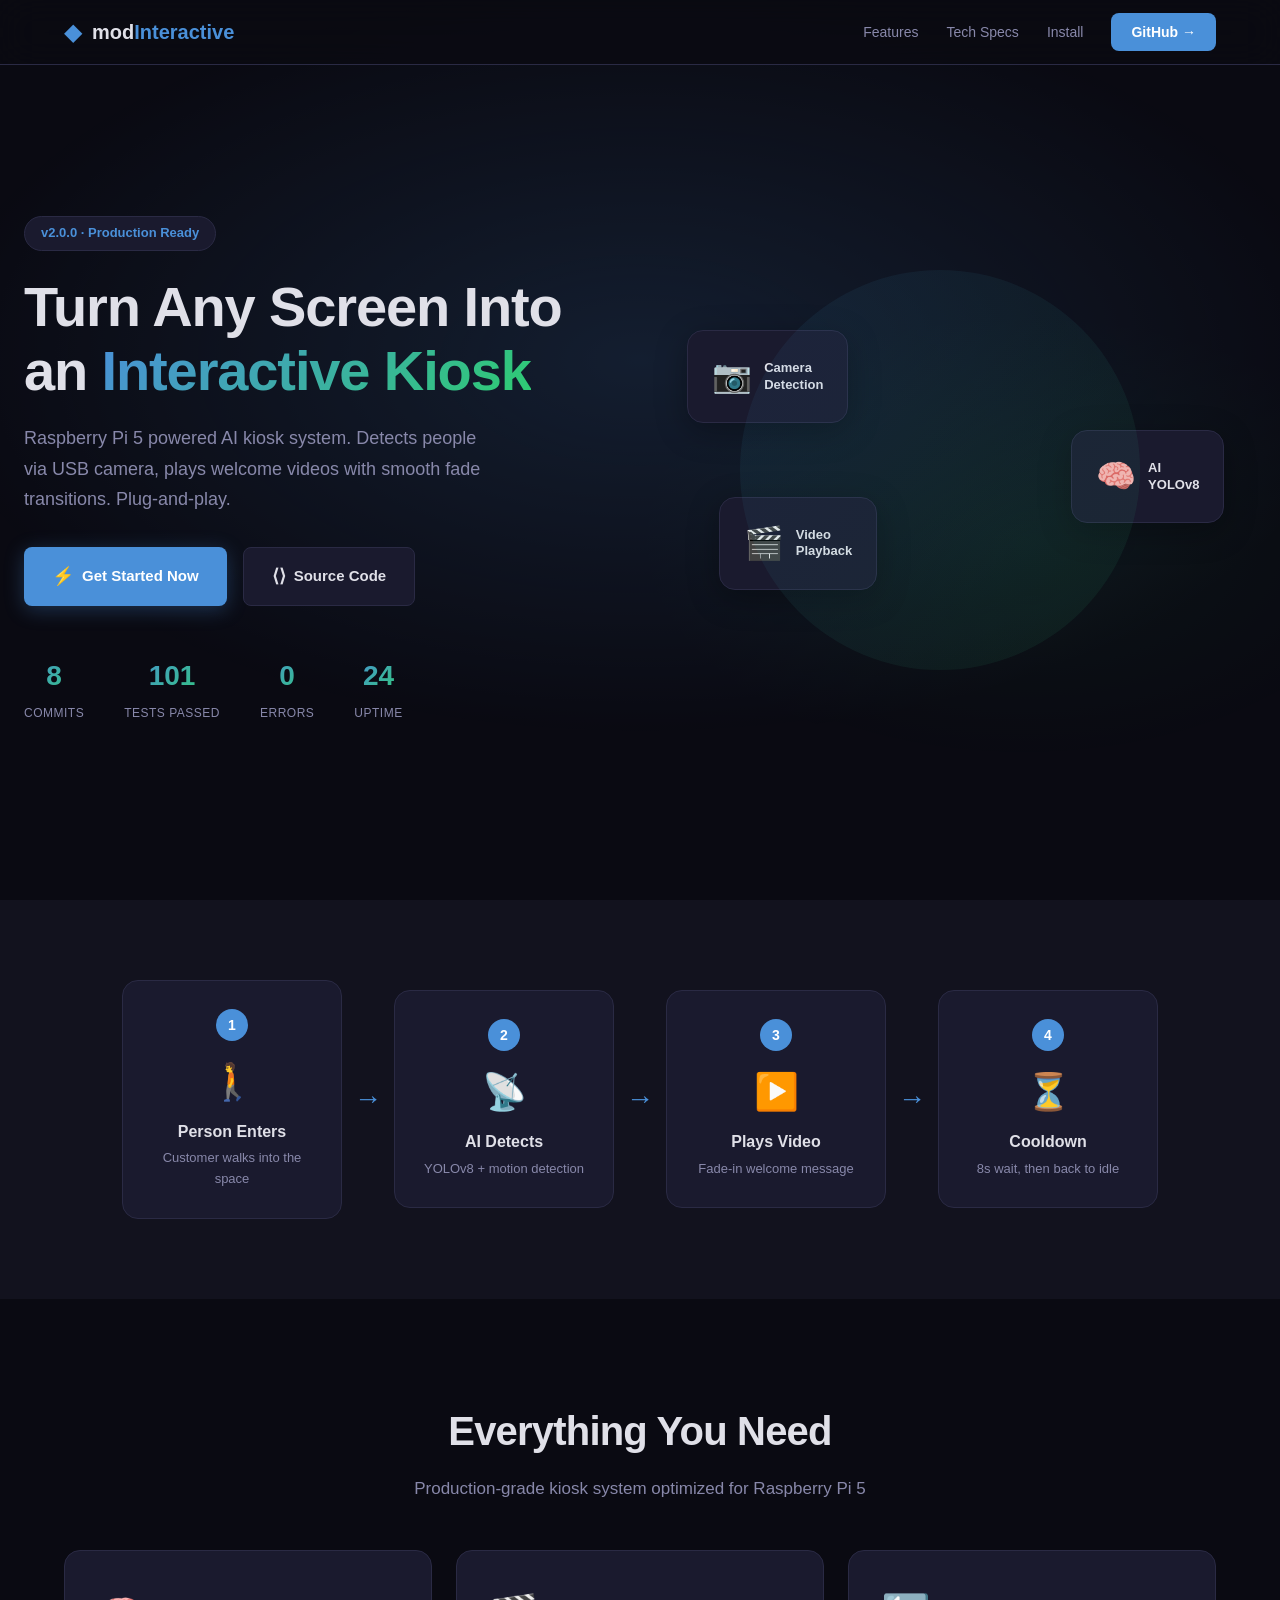
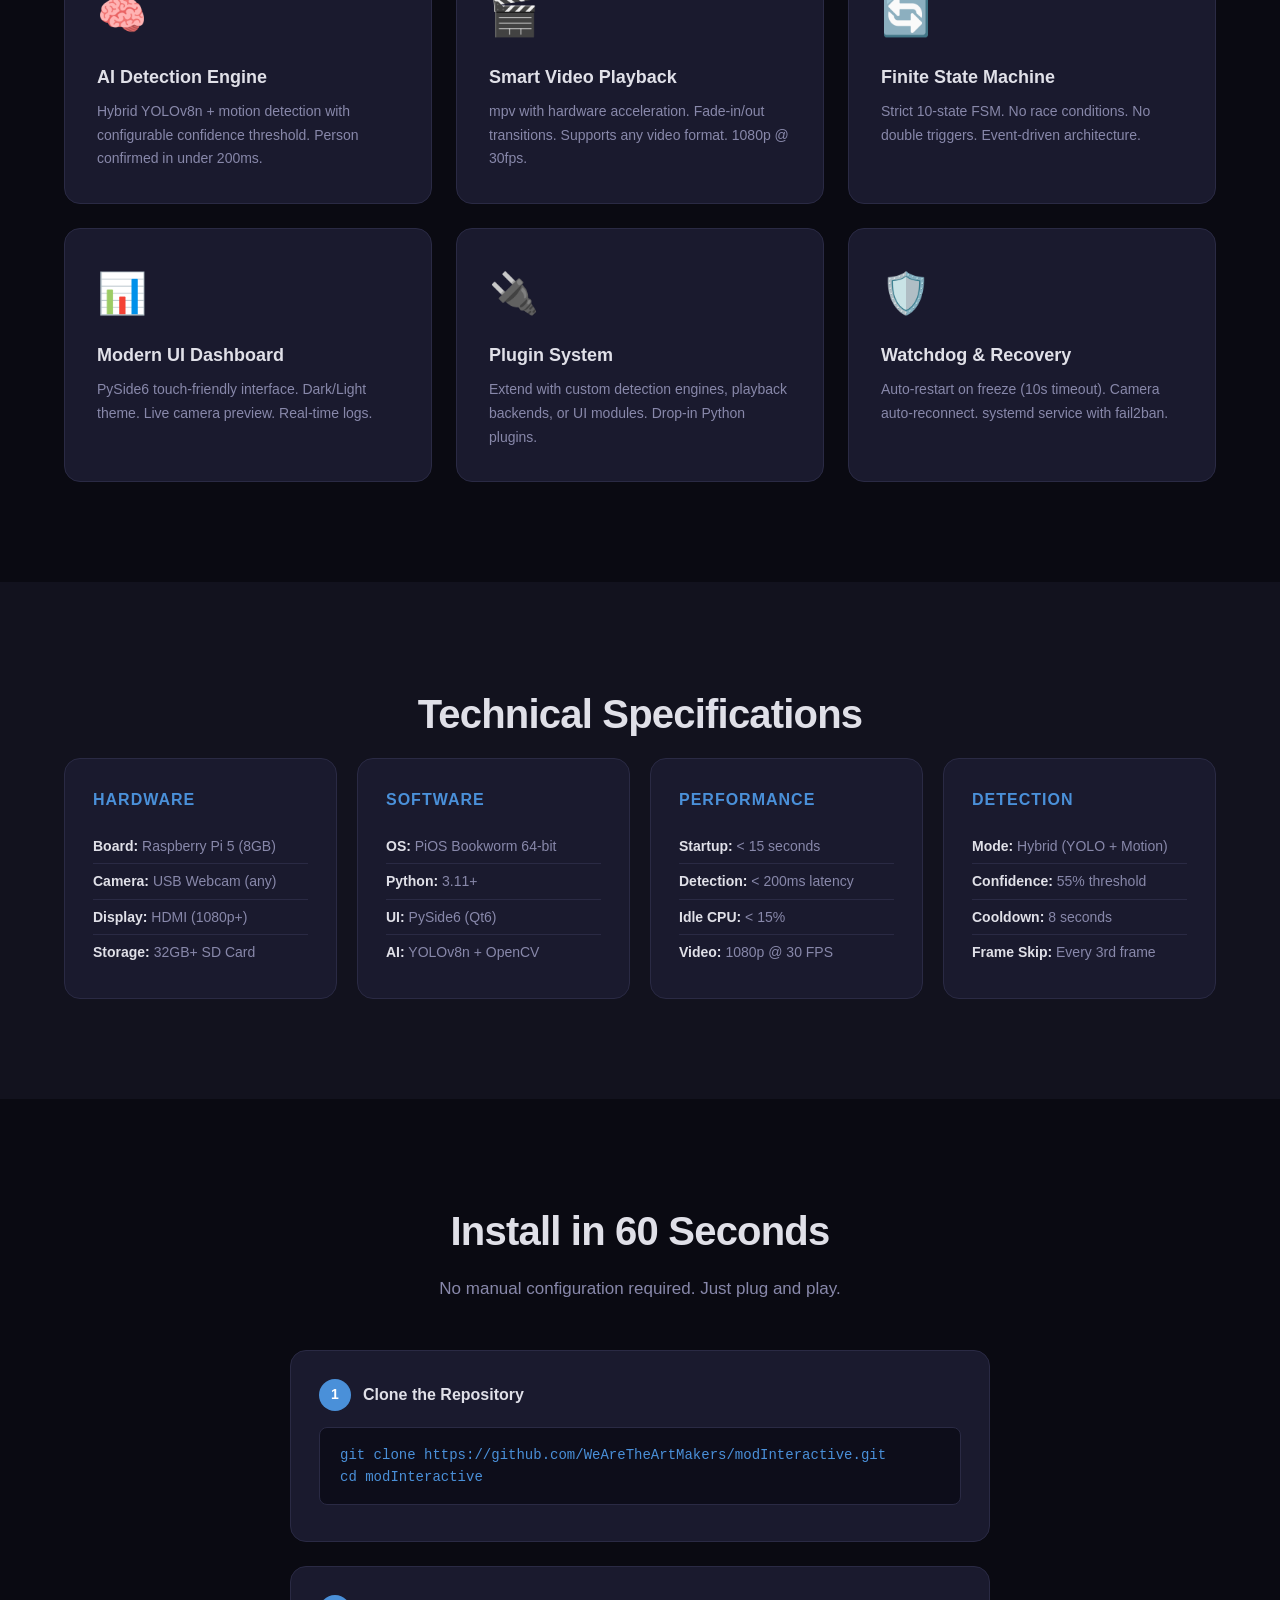
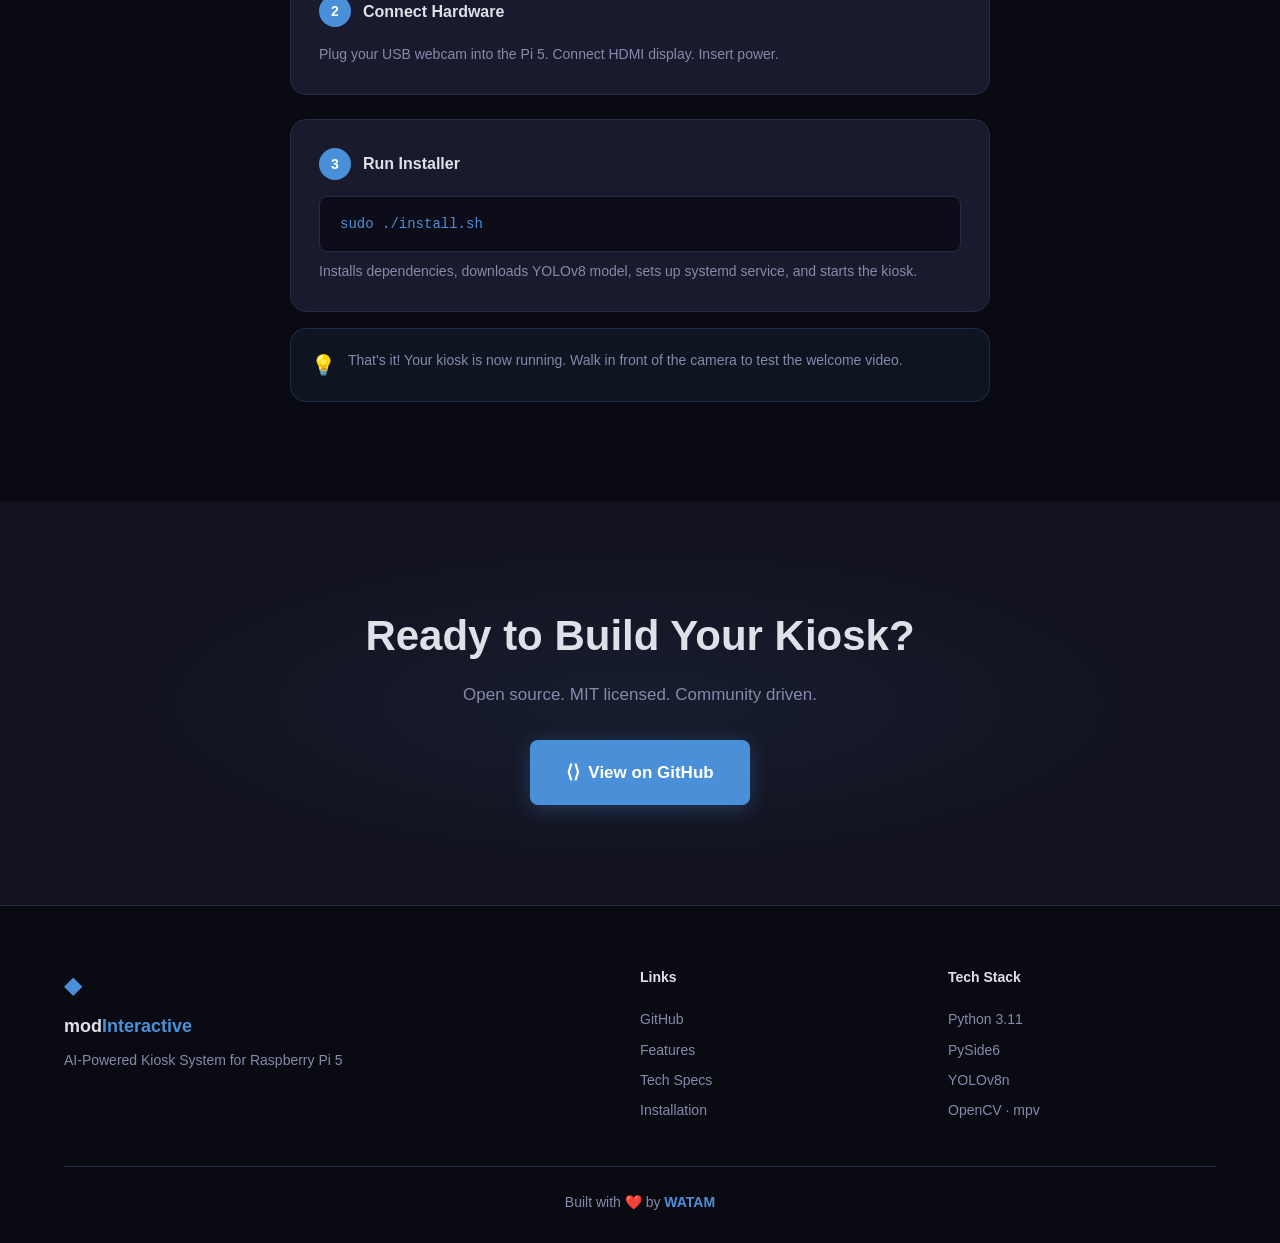
==== officialWeb/index.html @ a3023569 "feat: add official landing page - Ultra modern dark theme design - Responsive (mobile/tablet/desktop" ====
<!DOCTYPE html>
<html lang="en">
<head>
    <meta charset="UTF-8">
    <meta name="viewport" content="width=device-width, initial-scale=1.0">
    <title>modInteractive - AI Kiosk System</title>
    <meta name="description" content="Raspberry Pi 5 based intelligent kiosk system. AI-powered person detection, video playback, and interactive display.">
    <link rel="icon" type="image/svg+xml" href="data:image/svg+xml,<svg xmlns='http://www.w3.org/2000/svg' viewBox='0 0 100 100'><text y='.9em' font-size='90'>🎬</text></svg>">
    <link rel="stylesheet" href="style.css">
</head>
<body>
    <!-- Navigation -->
    <nav class="nav">
        <div class="nav-container">
            <div class="nav-logo">
                <span class="logo-icon">◆</span>
                <span class="logo-text">mod<span class="highlight">Interactive</span></span>
            </div>
            <div class="nav-links">
                <a href="#features">Features</a>
                <a href="#specs">Tech Specs</a>
                <a href="#install">Install</a>
                <a href="https://github.com/WeAreTheArtMakers/modInteractive" target="_blank" class="nav-cta">GitHub →</a>
            </div>
            <button class="mobile-menu" onclick="toggleMenu()">
                <span></span><span></span><span></span>
            </button>
        </div>
    </nav>

    <!-- Hero -->
    <section class="hero">
        <div class="hero-bg"></div>
        <div class="hero-content">
            <div class="hero-badge">v2.0.0 · Production Ready</div>
            <h1 class="hero-title">
                Turn Any Screen Into<br>
                an <span class="gradient-text">Interactive Kiosk</span>
            </h1>
            <p class="hero-subtitle">
                Raspberry Pi 5 powered AI kiosk system. Detects people via USB camera,
                plays welcome videos with smooth fade transitions. Plug-and-play.
            </p>
            <div class="hero-actions">
                <a href="#install" class="btn btn-primary">
                    <span class="btn-icon">⚡</span>
                    Get Started Now
                </a>
                <a href="https://github.com/WeAreTheArtMakers/modInteractive" target="_blank" class="btn btn-secondary">
                    <span class="btn-icon">⟨⟩</span>
                    Source Code
                </a>
            </div>
            <div class="hero-stats">
                <div class="stat">
                    <span class="stat-value">8</span>
                    <span class="stat-label">Commits</span>
                </div>
                <div class="stat">
                    <span class="stat-value">101</span>
                    <span class="stat-label">Tests Passed</span>
                </div>
                <div class="stat">
                    <span class="stat-value">0</span>
                    <span class="stat-label">Errors</span>
                </div>
                <div class="stat">
                    <span class="stat-value">24/7</span>
                    <span class="stat-label">Uptime</span>
                </div>
            </div>
        </div>
        <div class="hero-visual">
            <div class="floating-card card-1">
                <span class="card-icon">📷</span>
                <span>Camera<br>Detection</span>
            </div>
            <div class="floating-card card-2">
                <span class="card-icon">🧠</span>
                <span>AI<br>YOLOv8</span>
            </div>
            <div class="floating-card card-3">
                <span class="card-icon">🎬</span>
                <span>Video<br>Playback</span>
            </div>
            <div class="hero-circle"></div>
        </div>
    </section>

    <!-- Use Case -->
    <section class="use-case">
        <div class="container">
            <div class="use-case-flow">
                <div class="flow-step">
                    <div class="step-number">1</div>
                    <div class="step-icon">🚶</div>
                    <h3>Person Enters</h3>
                    <p>Customer walks into the space</p>
                </div>
                <div class="flow-arrow">→</div>
                <div class="flow-step">
                    <div class="step-number">2</div>
                    <div class="step-icon">📡</div>
                    <h3>AI Detects</h3>
                    <p>YOLOv8 + motion detection</p>
                </div>
                <div class="flow-arrow">→</div>
                <div class="flow-step">
                    <div class="step-number">3</div>
                    <div class="step-icon">▶️</div>
                    <h3>Plays Video</h3>
                    <p>Fade-in welcome message</p>
                </div>
                <div class="flow-arrow">→</div>
                <div class="flow-step">
                    <div class="step-number">4</div>
                    <div class="step-icon">⏳</div>
                    <h3>Cooldown</h3>
                    <p>8s wait, then back to idle</p>
                </div>
            </div>
        </div>
    </section>

    <!-- Features -->
    <section class="features" id="features">
        <div class="container">
            <h2 class="section-title">Everything You Need</h2>
            <p class="section-subtitle">Production-grade kiosk system optimized for Raspberry Pi 5</p>
            <div class="features-grid">
                <div class="feature-card">
                    <div class="feature-icon">🧠</div>
                    <h3>AI Detection Engine</h3>
                    <p>Hybrid YOLOv8n + motion detection with configurable confidence threshold. Person confirmed in under 200ms.</p>
                </div>
                <div class="feature-card">
                    <div class="feature-icon">🎬</div>
                    <h3>Smart Video Playback</h3>
                    <p>mpv with hardware acceleration. Fade-in/out transitions. Supports any video format. 1080p @ 30fps.</p>
                </div>
                <div class="feature-card">
                    <div class="feature-icon">🔄</div>
                    <h3>Finite State Machine</h3>
                    <p>Strict 10-state FSM. No race conditions. No double triggers. Event-driven architecture.</p>
                </div>
                <div class="feature-card">
                    <div class="feature-icon">📊</div>
                    <h3>Modern UI Dashboard</h3>
                    <p>PySide6 touch-friendly interface. Dark/Light theme. Live camera preview. Real-time logs.</p>
                </div>
                <div class="feature-card">
                    <div class="feature-icon">🔌</div>
                    <h3>Plugin System</h3>
                    <p>Extend with custom detection engines, playback backends, or UI modules. Drop-in Python plugins.</p>
                </div>
                <div class="feature-card">
                    <div class="feature-icon">🛡️</div>
                    <h3>Watchdog & Recovery</h3>
                    <p>Auto-restart on freeze (10s timeout). Camera auto-reconnect. systemd service with fail2ban.</p>
                </div>
            </div>
        </div>
    </section>

    <!-- Specs -->
    <section class="specs" id="specs">
        <div class="container">
            <h2 class="section-title">Technical Specifications</h2>
            <div class="specs-grid">
                <div class="spec-card">
                    <h3>Hardware</h3>
                    <ul>
                        <li><strong>Board:</strong> Raspberry Pi 5 (8GB)</li>
                        <li><strong>Camera:</strong> USB Webcam (any)</li>
                        <li><strong>Display:</strong> HDMI (1080p+)</li>
                        <li><strong>Storage:</strong> 32GB+ SD Card</li>
                    </ul>
                </div>
                <div class="spec-card">
                    <h3>Software</h3>
                    <ul>
                        <li><strong>OS:</strong> PiOS Bookworm 64-bit</li>
                        <li><strong>Python:</strong> 3.11+</li>
                        <li><strong>UI:</strong> PySide6 (Qt6)</li>
                        <li><strong>AI:</strong> YOLOv8n + OpenCV</li>
                    </ul>
                </div>
                <div class="spec-card">
                    <h3>Performance</h3>
                    <ul>
                        <li><strong>Startup:</strong> < 15 seconds</li>
                        <li><strong>Detection:</strong> < 200ms latency</li>
                        <li><strong>Idle CPU:</strong> < 15%</li>
                        <li><strong>Video:</strong> 1080p @ 30 FPS</li>
                    </ul>
                </div>
                <div class="spec-card">
                    <h3>Detection</h3>
                    <ul>
                        <li><strong>Mode:</strong> Hybrid (YOLO + Motion)</li>
                        <li><strong>Confidence:</strong> 55% threshold</li>
                        <li><strong>Cooldown:</strong> 8 seconds</li>
                        <li><strong>Frame Skip:</strong> Every 3rd frame</li>
                    </ul>
                </div>
            </div>
        </div>
    </section>

    <!-- Install -->
    <section class="install" id="install">
        <div class="container">
            <h2 class="section-title">Install in 60 Seconds</h2>
            <p class="section-subtitle">No manual configuration required. Just plug and play.</p>
            <div class="install-steps">
                <div class="install-step">
                    <div class="step-header">
                        <span class="step-badge">1</span>
                        <h3>Clone the Repository</h3>
                    </div>
                    <div class="code-block">
                        <button class="copy-btn" onclick="copyCode(this)" aria-label="Copy command">📋</button>
                        <code>git clone https://github.com/WeAreTheArtMakers/modInteractive.git<br>cd modInteractive</code>
                    </div>
                </div>
                <div class="install-step">
                    <div class="step-header">
                        <span class="step-badge">2</span>
                        <h3>Connect Hardware</h3>
                    </div>
                    <p class="step-desc">Plug your USB webcam into the Pi 5. Connect HDMI display. Insert power.</p>
                </div>
                <div class="install-step">
                    <div class="step-header">
                        <span class="step-badge">3</span>
                        <h3>Run Installer</h3>
                    </div>
                    <div class="code-block">
                        <button class="copy-btn" onclick="copyCode(this)" aria-label="Copy command">📋</button>
                        <code>sudo ./install.sh</code>
                    </div>
                    <p class="step-desc">Installs dependencies, downloads YOLOv8 model, sets up systemd service, and starts the kiosk.</p>
                </div>
            </div>
            <div class="install-note">
                <span class="note-icon">💡</span>
                <p>That's it! Your kiosk is now running. Walk in front of the camera to test the welcome video.</p>
            </div>
        </div>
    </section>

    <!-- CTA -->
    <section class="cta">
        <div class="container">
            <h2>Ready to Build Your Kiosk?</h2>
            <p>Open source. MIT licensed. Community driven.</p>
            <a href="https://github.com/WeAreTheArtMakers/modInteractive" target="_blank" class="btn btn-primary btn-large">
                <span class="btn-icon">⟨⟩</span>
                View on GitHub
            </a>
        </div>
    </section>

    <!-- Footer -->
    <footer class="footer">
        <div class="container">
            <div class="footer-content">
                <div class="footer-brand">
                    <span class="logo-icon">◆</span>
                    <span class="logo-text">mod<span class="highlight">Interactive</span></span>
                    <p class="footer-desc">AI-Powered Kiosk System for Raspberry Pi 5</p>
                </div>
                <div class="footer-links">
                    <h4>Links</h4>
                    <a href="https://github.com/WeAreTheArtMakers/modInteractive" target="_blank">GitHub</a>
                    <a href="#features">Features</a>
                    <a href="#specs">Tech Specs</a>
                    <a href="#install">Installation</a>
                </div>
                <div class="footer-links">
                    <h4>Tech Stack</h4>
                    <span>Python 3.11</span>
                    <span>PySide6</span>
                    <span>YOLOv8n</span>
                    <span>OpenCV · mpv</span>
                </div>
            </div>
            <div class="footer-bottom">
                <p>
                    Built with
                    <span class="heart">❤️</span>
                    by
                    <a href="https://WeAreTheArtMakers.com" target="_blank" class="footer-signature">WATAM</a>
                </p>
            </div>
        </div>
    </footer>

    <script src="script.js"></script>
</body>
</html>
---- officialWeb/style.css ----
/* ── modInteractive Landing Page ── */
/* Modern, dark theme, Pi5 kiosk aesthetic */

:root {
    --bg: #0a0a12;
    --bg2: #12121e;
    --surface: #1a1a2e;
    --surface2: #22223a;
    --border: #2a2a44;
    --text: #e0e0e8;
    --text2: #8888aa;
    --primary: #4a90d9;
    --primary-glow: rgba(74, 144, 217, 0.3);
    --secondary: #2ecc71;
    --accent: #f39c12;
    --gradient: linear-gradient(135deg, #4a90d9, #2ecc71);
    --gradient2: linear-gradient(135deg, #667eea, #764ba2);
    --radius: 16px;
    --radius-sm: 8px;
}

* {
    margin: 0;
    padding: 0;
    box-sizing: border-box;
}

html {
    scroll-behavior: smooth;
}

body {
    font-family: -apple-system, BlinkMacSystemFont, "Segoe UI", Roboto, "Helvetica Neue", Arial, sans-serif;
    background: var(--bg);
    color: var(--text);
    line-height: 1.6;
    overflow-x: hidden;
}

.container {
    max-width: 1200px;
    margin: 0 auto;
    padding: 0 24px;
}

/* ── Navigation ── */
.nav {
    position: fixed;
    top: 0;
    left: 0;
    right: 0;
    z-index: 1000;
    background: rgba(10, 10, 18, 0.8);
    backdrop-filter: blur(20px);
    -webkit-backdrop-filter: blur(20px);
    border-bottom: 1px solid var(--border);
}

.nav-container {
    max-width: 1200px;
    margin: 0 auto;
    padding: 0 24px;
    height: 64px;
    display: flex;
    align-items: center;
    justify-content: space-between;
}

.nav-logo {
    display: flex;
    align-items: center;
    gap: 10px;
}

.logo-icon {
    font-size: 24px;
    color: var(--primary);
}

.logo-text {
    font-size: 20px;
    font-weight: 700;
}

.highlight {
    color: var(--primary);
}

.nav-links {
    display: flex;
    align-items: center;
    gap: 28px;
}

.nav-links a {
    color: var(--text2);
    text-decoration: none;
    font-size: 14px;
    font-weight: 500;
    transition: color 0.2s;
}

.nav-links a:hover {
    color: var(--text);
}

.nav-cta {
    background: var(--primary) !important;
    color: #fff !important;
    padding: 8px 20px;
    border-radius: var(--radius-sm);
    font-weight: 600 !important;
    transition: all 0.2s !important;
}

.nav-cta:hover {
    background: #5ba0e9 !important;
    transform: translateY(-1px);
}

.mobile-menu {
    display: none;
    background: none;
    border: none;
    cursor: pointer;
    padding: 8px;
    flex-direction: column;
    gap: 5px;
}

.mobile-menu span {
    display: block;
    width: 24px;
    height: 2px;
    background: var(--text);
    border-radius: 2px;
    transition: all 0.3s;
}

/* ── Hero ── */
.hero {
    min-height: 100vh;
    display: flex;
    align-items: center;
    position: relative;
    padding: 80px 24px 40px;
    overflow: hidden;
}

.hero-bg {
    position: absolute;
    inset: 0;
    background: radial-gradient(ellipse 80% 60% at 50% 40%, var(--primary-glow) 0%, transparent 70%),
                radial-gradient(ellipse 60% 50% at 80% 60%, rgba(46, 204, 113, 0.1) 0%, transparent 50%);
    opacity: 0.5;
}

.hero-content {
    flex: 1;
    max-width: 600px;
    position: relative;
    z-index: 2;
}

.hero-badge {
    display: inline-block;
    padding: 6px 16px;
    background: var(--surface);
    border: 1px solid var(--border);
    border-radius: 20px;
    font-size: 13px;
    font-weight: 600;
    color: var(--primary);
    margin-bottom: 24px;
}

.hero-title {
    font-size: clamp(36px, 5vw, 56px);
    font-weight: 800;
    line-height: 1.15;
    margin-bottom: 20px;
    letter-spacing: -0.02em;
}

.gradient-text {
    background: var(--gradient);
    -webkit-background-clip: text;
    -webkit-text-fill-color: transparent;
    background-clip: text;
}

.hero-subtitle {
    font-size: 18px;
    color: var(--text2);
    margin-bottom: 32px;
    max-width: 480px;
    line-height: 1.7;
}

.hero-actions {
    display: flex;
    gap: 16px;
    flex-wrap: wrap;
    margin-bottom: 48px;
}

.btn {
    display: inline-flex;
    align-items: center;
    gap: 8px;
    padding: 14px 28px;
    border-radius: var(--radius-sm);
    font-size: 15px;
    font-weight: 600;
    text-decoration: none;
    transition: all 0.2s;
    cursor: pointer;
    border: none;
}

.btn-icon {
    font-size: 18px;
}

.btn-primary {
    background: var(--primary);
    color: #fff;
    box-shadow: 0 4px 20px var(--primary-glow);
}

.btn-primary:hover {
    background: #5ba0e9;
    transform: translateY(-2px);
    box-shadow: 0 6px 30px var(--primary-glow);
}

.btn-secondary {
    background: var(--surface);
    color: var(--text);
    border: 1px solid var(--border);
}

.btn-secondary:hover {
    background: var(--surface2);
    border-color: var(--primary);
}

.btn-large {
    padding: 18px 36px;
    font-size: 17px;
}

.hero-stats {
    display: flex;
    gap: 40px;
}

.stat {
    text-align: center;
}

.stat-value {
    display: block;
    font-size: 28px;
    font-weight: 800;
    color: var(--text);
    background: var(--gradient);
    -webkit-background-clip: text;
    -webkit-text-fill-color: transparent;
    background-clip: text;
}

.stat-label {
    font-size: 12px;
    color: var(--text2);
    text-transform: uppercase;
    letter-spacing: 0.5px;
    margin-top: 2px;
}

.hero-visual {
    flex: 1;
    position: relative;
    min-height: 400px;
    display: flex;
    align-items: center;
    justify-content: center;
}

.hero-circle {
    width: 400px;
    height: 400px;
    border-radius: 50%;
    background: var(--gradient);
    opacity: 0.08;
    position: absolute;
    animation: pulse 4s ease-in-out infinite;
}

@keyframes pulse {
    0%, 100% { transform: scale(1); opacity: 0.08; }
    50% { transform: scale(1.1); opacity: 0.12; }
}

.floating-card {
    position: absolute;
    background: var(--surface);
    border: 1px solid var(--border);
    border-radius: var(--radius);
    padding: 20px 24px;
    display: flex;
    align-items: center;
    gap: 12px;
    backdrop-filter: blur(10px);
    animation: float 6s ease-in-out infinite;
    box-shadow: 0 8px 32px rgba(0,0,0,0.3);
}

.floating-card .card-icon {
    font-size: 32px;
}

.floating-card span:last-child {
    font-size: 13px;
    font-weight: 600;
    line-height: 1.3;
}

.card-1 {
    top: 15%;
    left: 10%;
    animation-delay: 0s;
}

.card-2 {
    top: 40%;
    right: 5%;
    animation-delay: 1s;
}

.card-3 {
    bottom: 20%;
    left: 15%;
    animation-delay: 2s;
}

@keyframes float {
    0%, 100% { transform: translateY(0px); }
    50% { transform: translateY(-12px); }
}

/* ── Use Case Flow ── */
.use-case {
    padding: 80px 0;
    background: var(--bg2);
}

.use-case-flow {
    display: flex;
    align-items: center;
    justify-content: center;
    gap: 12px;
    flex-wrap: wrap;
}

.flow-step {
    background: var(--surface);
    border: 1px solid var(--border);
    border-radius: var(--radius);
    padding: 28px 24px;
    text-align: center;
    min-width: 160px;
    flex: 1;
    max-width: 220px;
    transition: all 0.3s;
}

.flow-step:hover {
    border-color: var(--primary);
    transform: translateY(-4px);
    box-shadow: 0 8px 24px var(--primary-glow);
}

.step-number {
    width: 32px;
    height: 32px;
    border-radius: 50%;
    background: var(--primary);
    color: #fff;
    font-size: 14px;
    font-weight: 700;
    display: flex;
    align-items: center;
    justify-content: center;
    margin: 0 auto 12px;
}

.step-icon {
    font-size: 36px;
    margin-bottom: 8px;
}

.flow-step h3 {
    font-size: 16px;
    font-weight: 700;
    margin-bottom: 4px;
}

.flow-step p {
    font-size: 13px;
    color: var(--text2);
}

.flow-arrow {
    font-size: 28px;
    color: var(--primary);
    font-weight: 300;
}

/* ── Sections Common ── */
.section-title {
    font-size: clamp(28px, 4vw, 40px);
    font-weight: 800;
    text-align: center;
    margin-bottom: 12px;
    letter-spacing: -0.02em;
}

.section-subtitle {
    font-size: 17px;
    color: var(--text2);
    text-align: center;
    margin-bottom: 48px;
}

/* ── Features ── */
.features {
    padding: 100px 0;
}

.features-grid {
    display: grid;
    grid-template-columns: repeat(auto-fit, minmax(320px, 1fr));
    gap: 24px;
}

.feature-card {
    background: var(--surface);
    border: 1px solid var(--border);
    border-radius: var(--radius);
    padding: 32px;
    transition: all 0.3s;
    position: relative;
    overflow: hidden;
}

.feature-card::before {
    content: '';
    position: absolute;
    top: 0;
    left: 0;
    right: 0;
    height: 2px;
    background: var(--gradient);
    opacity: 0;
    transition: opacity 0.3s;
}

.feature-card:hover {
    border-color: var(--primary);
    transform: translateY(-4px);
    box-shadow: 0 12px 40px rgba(74, 144, 217, 0.1);
}

.feature-card:hover::before {
    opacity: 1;
}

.feature-icon {
    font-size: 40px;
    margin-bottom: 16px;
}

.feature-card h3 {
    font-size: 18px;
    font-weight: 700;
    margin-bottom: 8px;
}

.feature-card p {
    font-size: 14px;
    color: var(--text2);
    line-height: 1.7;
}

/* ── Specs ── */
.specs {
    padding: 100px 0;
    background: var(--bg2);
}

.specs-grid {
    display: grid;
    grid-template-columns: repeat(auto-fit, minmax(240px, 1fr));
    gap: 20px;
}

.spec-card {
    background: var(--surface);
    border: 1px solid var(--border);
    border-radius: var(--radius);
    padding: 28px;
}

.spec-card h3 {
    font-size: 16px;
    font-weight: 700;
    color: var(--primary);
    margin-bottom: 16px;
    text-transform: uppercase;
    letter-spacing: 1px;
}

.spec-card ul {
    list-style: none;
}

.spec-card li {
    font-size: 14px;
    padding: 6px 0;
    border-bottom: 1px solid var(--border);
    color: var(--text2);
}

.spec-card li:last-child {
    border-bottom: none;
}

.spec-card li strong {
    color: var(--text);
    font-weight: 600;
}

/* ── Install ── */
.install {
    padding: 100px 0;
}

.install-steps {
    max-width: 700px;
    margin: 0 auto;
    display: flex;
    flex-direction: column;
    gap: 24px;
}

.install-step {
    background: var(--surface);
    border: 1px solid var(--border);
    border-radius: var(--radius);
    padding: 28px;
    transition: all 0.3s;
}

.install-step:hover {
    border-color: var(--primary);
}

.step-header {
    display: flex;
    align-items: center;
    gap: 12px;
    margin-bottom: 16px;
}

.step-badge {
    width: 32px;
    height: 32px;
    border-radius: 50%;
    background: var(--primary);
    color: #fff;
    font-size: 14px;
    font-weight: 700;
    display: flex;
    align-items: center;
    justify-content: center;
    flex-shrink: 0;
}

.step-header h3 {
    font-size: 16px;
    font-weight: 700;
}

.step-desc {
    font-size: 14px;
    color: var(--text2);
    line-height: 1.6;
}

.code-block {
    background: #0d0d1a;
    border: 1px solid var(--border);
    border-radius: var(--radius-sm);
    padding: 16px 20px;
    position: relative;
    margin-bottom: 8px;
}

.code-block code {
    font-family: "SF Mono", "Fira Code", "Consolas", monospace;
    font-size: 14px;
    line-height: 1.6;
    color: var(--primary);
    display: block;
    white-space: pre-wrap;
    word-break: break-all;
}

.copy-btn {
    position: absolute;
    top: 8px;
    right: 8px;
    background: var(--surface2);
    border: 1px solid var(--border);
    border-radius: 6px;
    padding: 6px 10px;
    cursor: pointer;
    font-size: 14px;
    transition: all 0.2s;
    opacity: 0;
}

.code-block:hover .copy-btn {
    opacity: 1;
}

.copy-btn:hover {
    background: var(--border);
}

.install-note {
    display: flex;
    align-items: flex-start;
    gap: 12px;
    background: rgba(74, 144, 217, 0.08);
    border: 1px solid rgba(74, 144, 217, 0.2);
    border-radius: var(--radius);
    padding: 20px;
    margin-top: 16px;
    max-width: 700px;
    margin-left: auto;
    margin-right: auto;
}

.note-icon {
    font-size: 20px;
    flex-shrink: 0;
}

.install-note p {
    font-size: 14px;
    color: var(--text2);
    line-height: 1.6;
}

/* ── CTA ── */
.cta {
    padding: 100px 0;
    text-align: center;
    background: var(--bg2);
    position: relative;
    overflow: hidden;
}

.cta::before {
    content: '';
    position: absolute;
    inset: 0;
    background: radial-gradient(ellipse at center, var(--primary-glow) 0%, transparent 60%);
    opacity: 0.3;
}

.cta h2 {
    font-size: clamp(28px, 4vw, 42px);
    font-weight: 800;
    margin-bottom: 12px;
    position: relative;
}

.cta p {
    font-size: 17px;
    color: var(--text2);
    margin-bottom: 32px;
    position: relative;
}

.cta .btn {
    position: relative;
}

/* ── Footer ── */
.footer {
    padding: 60px 0 30px;
    border-top: 1px solid var(--border);
}

.footer-content {
    display: grid;
    grid-template-columns: 2fr 1fr 1fr;
    gap: 40px;
    margin-bottom: 40px;
}

.footer-brand .logo-text {
    display: block;
    margin-top: 8px;
    font-size: 18px;
}

.footer-desc {
    font-size: 14px;
    color: var(--text2);
    margin-top: 8px;
}

.footer-links h4 {
    font-size: 14px;
    font-weight: 700;
    margin-bottom: 16px;
    color: var(--text);
}

.footer-links a,
.footer-links span {
    display: block;
    font-size: 14px;
    color: var(--text2);
    text-decoration: none;
    padding: 4px 0;
    transition: color 0.2s;
}

.footer-links a:hover {
    color: var(--primary);
}

.footer-bottom {
    border-top: 1px solid var(--border);
    padding-top: 24px;
    text-align: center;
}

.footer-bottom p {
    font-size: 14px;
    color: var(--text2);
}

.heart {
    color: #e74c3c;
    display: inline-block;
    animation: heartbeat 1.5s ease-in-out infinite;
}

@keyframes heartbeat {
    0%, 100% { transform: scale(1); }
    25% { transform: scale(1.15); }
    50% { transform: scale(1); }
    75% { transform: scale(1.15); }
}

.footer-signature {
    color: var(--primary);
    text-decoration: none;
    font-weight: 600;
}

.footer-signature:hover {
    text-decoration: underline;
}

/* ── Mobile ── */
@media (max-width: 768px) {
    .nav-links {
        display: none;
        position: absolute;
        top: 64px;
        left: 0;
        right: 0;
        background: rgba(10, 10, 18, 0.98);
        backdrop-filter: blur(20px);
        flex-direction: column;
        padding: 20px;
        border-bottom: 1px solid var(--border);
    }

    .nav-links.active {
        display: flex;
    }

    .mobile-menu {
        display: flex;
    }

    .hero {
        flex-direction: column;
        text-align: center;
        padding-top: 100px;
        min-height: auto;
    }

    .hero-content {
        max-width: 100%;
    }

    .hero-subtitle {
        margin-left: auto;
        margin-right: auto;
    }

    .hero-actions {
        justify-content: center;
    }

    .hero-stats {
        justify-content: center;
        gap: 24px;
    }

    .hero-visual {
        min-height: 300px;
        margin-top: 40px;
    }

    .hero-circle {
        width: 250px;
        height: 250px;
    }

    .floating-card {
        padding: 14px 18px;
    }

    .floating-card .card-icon {
        font-size: 24px;
    }

    .floating-card span:last-child {
        font-size: 12px;
    }

    .card-1 { top: 10%; left: 5%; }
    .card-2 { top: 35%; right: 2%; }
    .card-3 { bottom: 15%; left: 5%; }

    .use-case-flow {
        gap: 8px;
    }

    .flow-step {
        min-width: 140px;
        padding: 20px 16px;
    }

    .flow-arrow {
        font-size: 20px;
    }

    .features-grid {
        grid-template-columns: 1fr;
    }

    .specs-grid {
        grid-template-columns: 1fr 1fr;
    }

    .footer-content {
        grid-template-columns: 1fr;
        gap: 24px;
    }

    .stat-value {
        font-size: 22px;
    }
}

@media (max-width: 480px) {
    .hero-title {
        font-size: 28px;
    }

    .hero-actions {
        flex-direction: column;
        align-items: stretch;
    }

    .btn {
        justify-content: center;
    }

    .hero-stats {
        gap: 16px;
    }

    .specs-grid {
        grid-template-columns: 1fr;
    }

    .flow-arrow {
        display: none;
    }

    .use-case-flow {
        flex-direction: column;
    }

    .flow-step {
        max-width: 100%;
    }
}
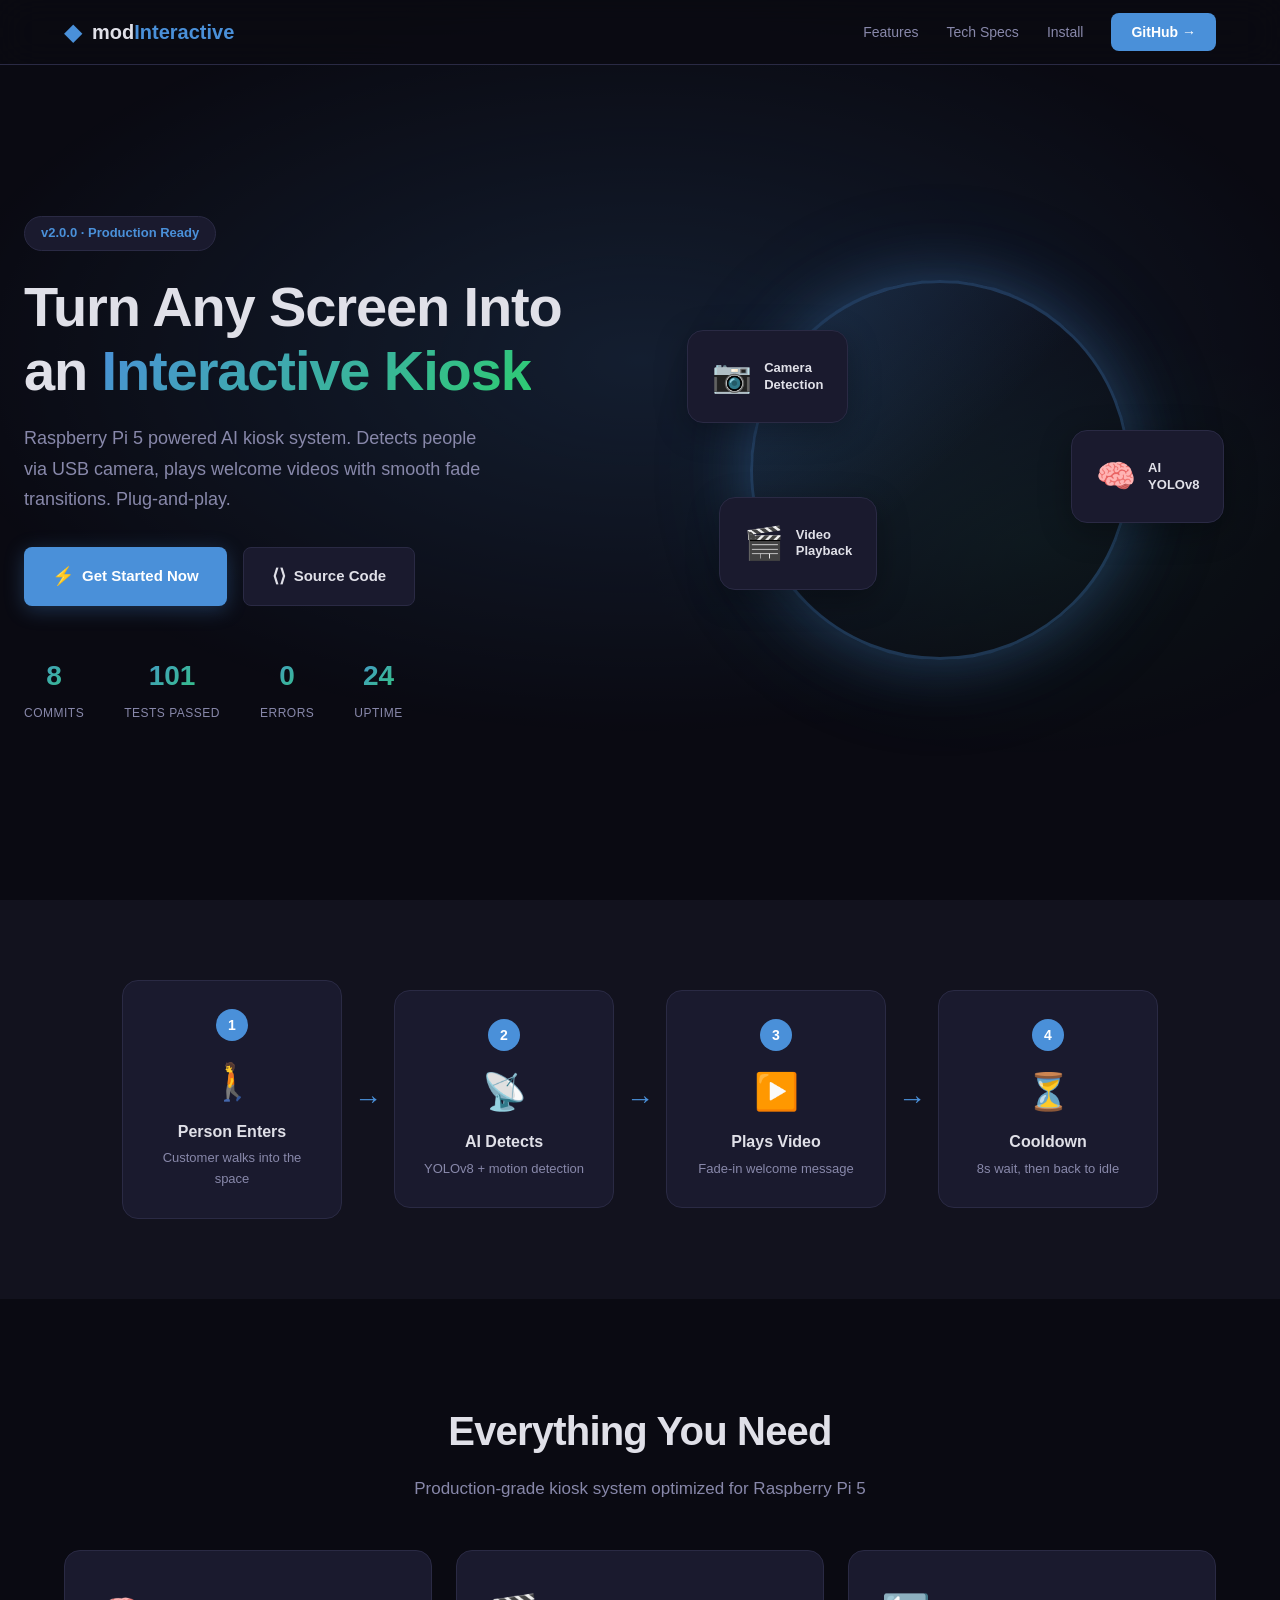
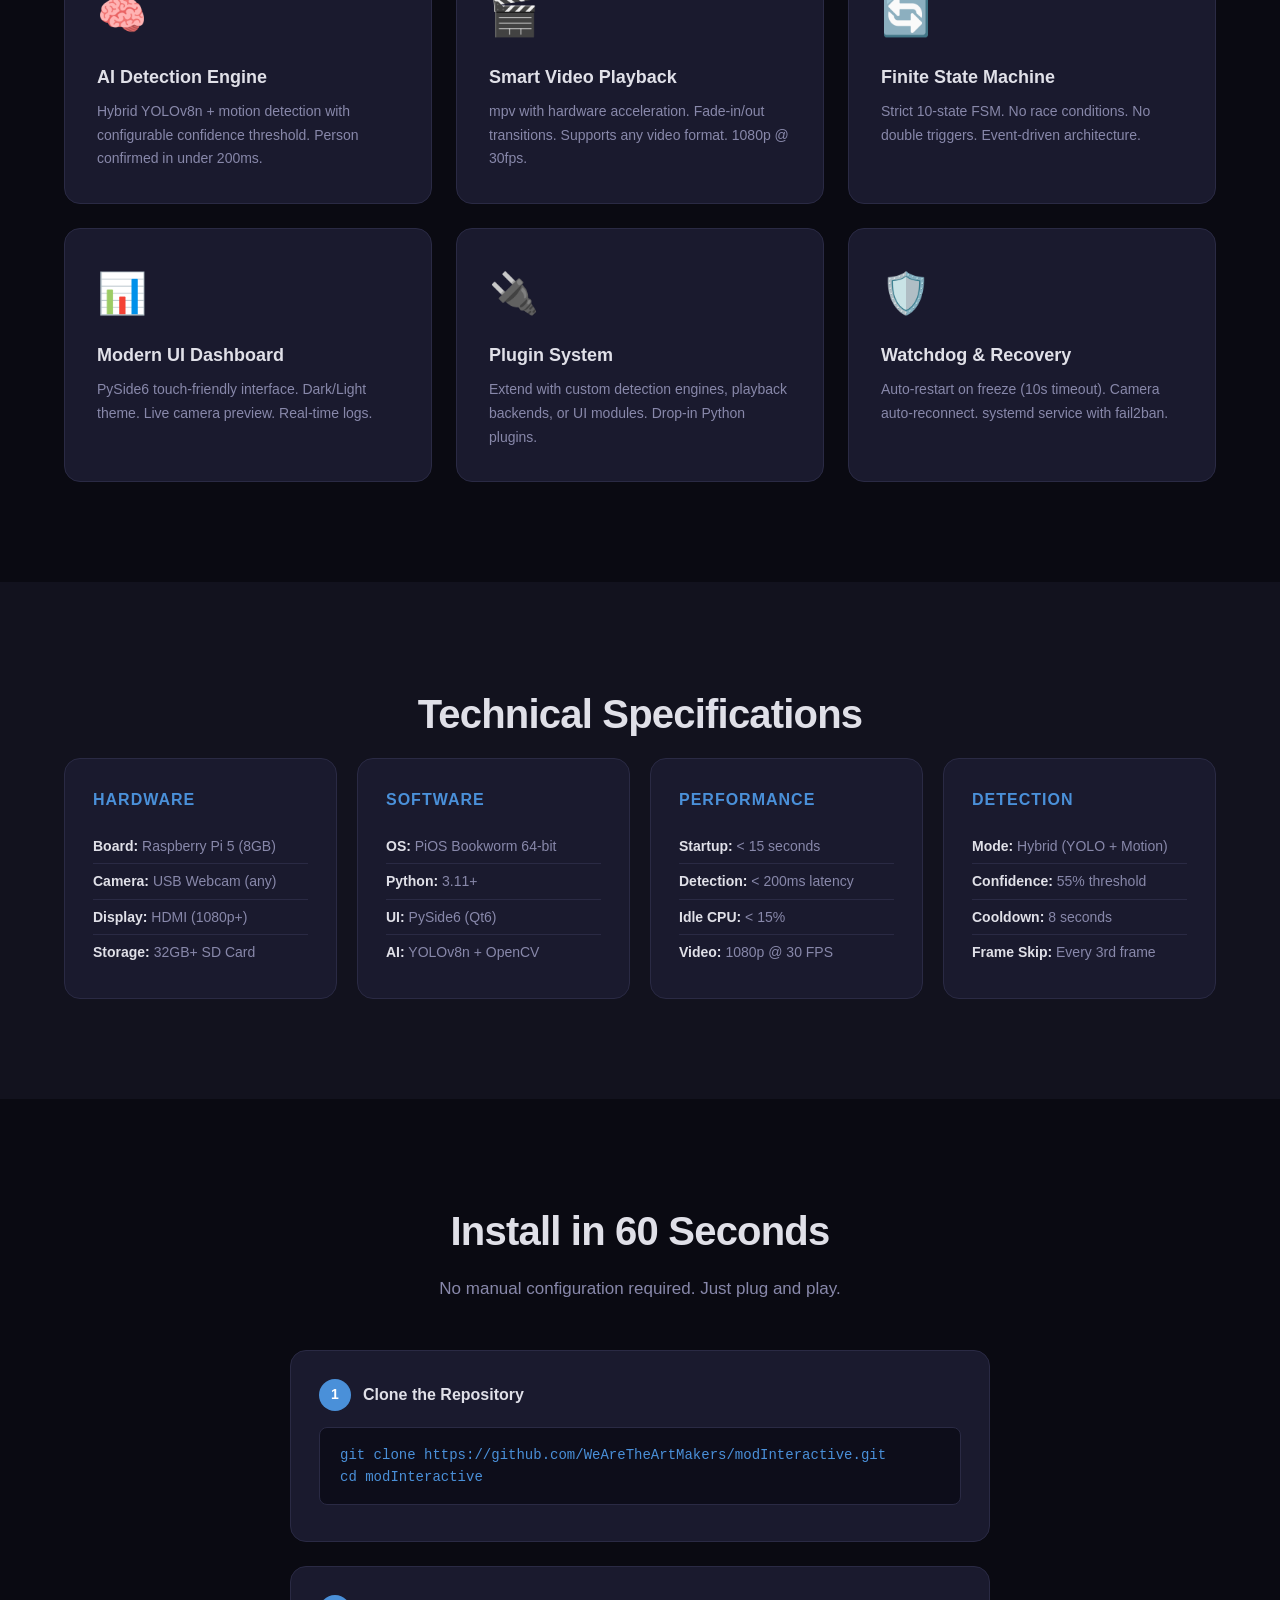
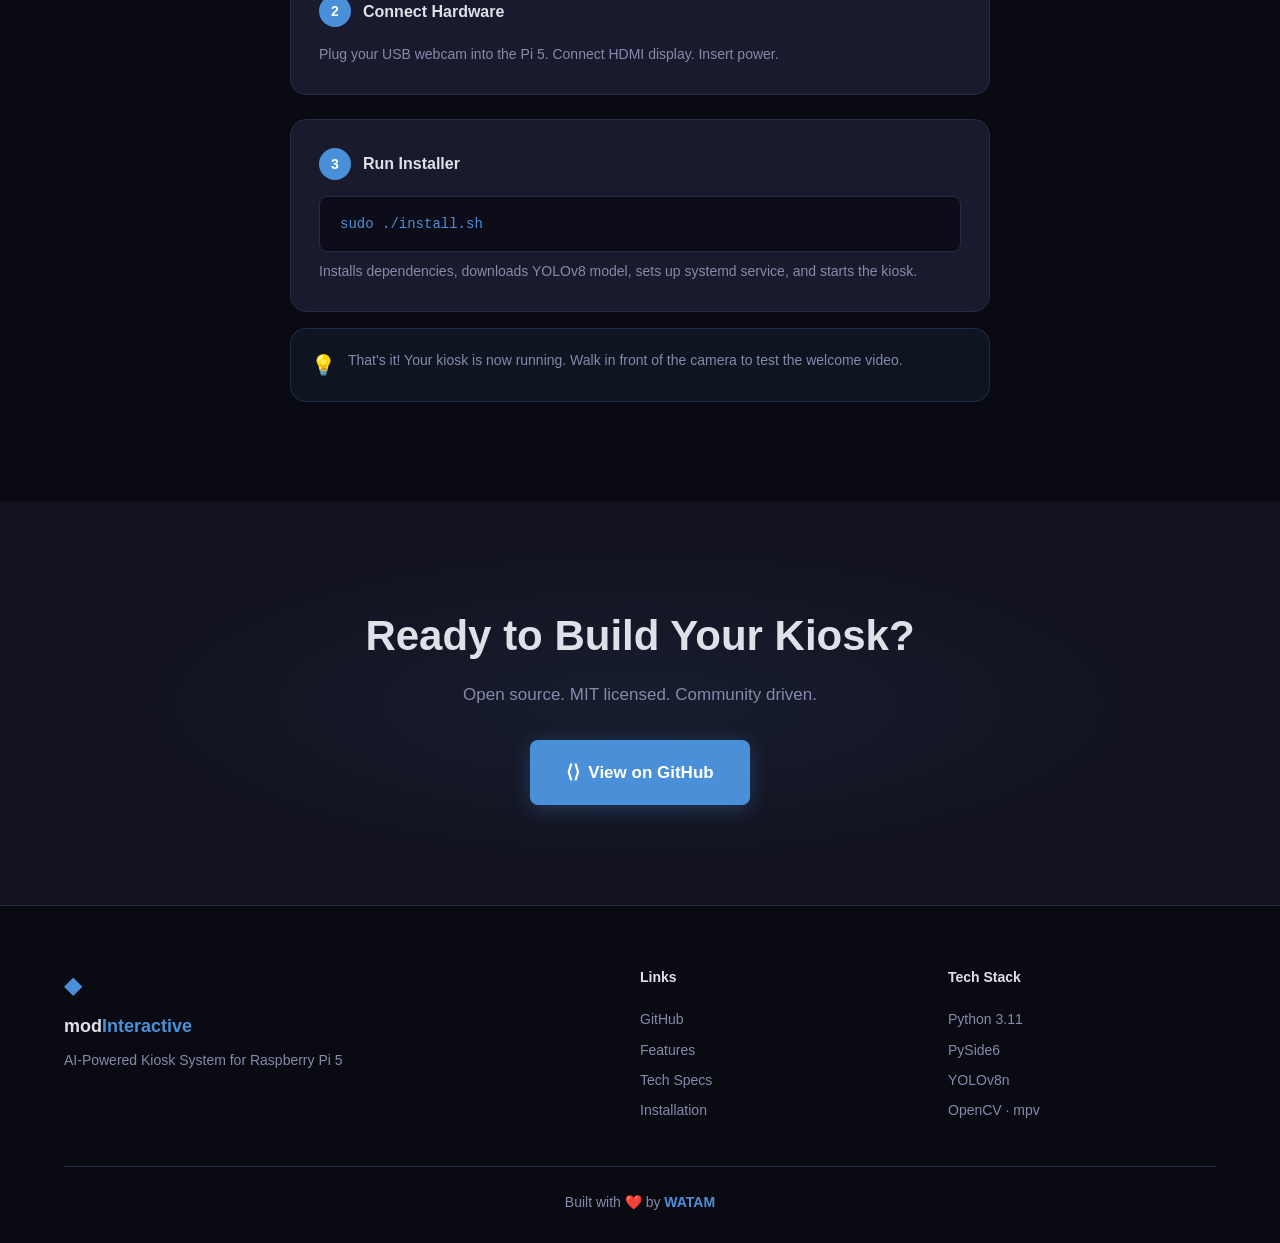
==== commit 9a7e39e6: "feat: add selamlama.mp4 welcome video to hero in circular player - Hero bölümüne dairesel video play" ====
--- a/officialWeb/index.html
+++ b/officialWeb/index.html
@@ -71,6 +71,13 @@
             </div>
         </div>
         <div class="hero-visual">
+            <div class="video-circle">
+                <video id="heroVideo" class="hero-video" autoplay muted loop playsinline preload="auto">
+                    <source src="selamlama.mp4" type="video/mp4">
+                </video>
+                <div class="video-overlay"></div>
+                <button class="video-mute-toggle" id="muteToggle" onclick="toggleMute()" aria-label="Toggle sound">🔇</button>
+            </div>
             <div class="floating-card card-1">
                 <span class="card-icon">📷</span>
                 <span>Camera<br>Detection</span>
@@ -83,7 +90,6 @@
                 <span class="card-icon">🎬</span>
                 <span>Video<br>Playback</span>
             </div>
-            <div class="hero-circle"></div>
         </div>
     </section>
 
--- a/officialWeb/style.css
+++ b/officialWeb/style.css
@@ -287,14 +287,60 @@
     justify-content: center;
 }
 
-.hero-circle {
-    width: 400px;
-    height: 400px;
+/* Video Circle */
+.video-circle {
+    width: 380px;
+    height: 380px;
     border-radius: 50%;
-    background: var(--gradient);
-    opacity: 0.08;
+    overflow: hidden;
+    position: relative;
+    box-shadow: 0 0 60px var(--primary-glow), 0 0 120px rgba(74, 144, 217, 0.1);
+    border: 3px solid rgba(74, 144, 217, 0.3);
+    animation: videoPulse 4s ease-in-out infinite;
+}
+
+@keyframes videoPulse {
+    0%, 100% { box-shadow: 0 0 40px var(--primary-glow), 0 0 80px rgba(74, 144, 217, 0.1); }
+    50% { box-shadow: 0 0 80px var(--primary-glow), 0 0 160px rgba(74, 144, 217, 0.15); }
+}
+
+.hero-video {
+    width: 100%;
+    height: 100%;
+    object-fit: cover;
+    display: block;
+}
+
+.video-overlay {
     position: absolute;
-    animation: pulse 4s ease-in-out infinite;
+    inset: 0;
+    background: linear-gradient(135deg, rgba(74, 144, 217, 0.2), transparent 50%);
+    pointer-events: none;
+}
+
+.video-mute-toggle {
+    position: absolute;
+    bottom: 16px;
+    right: 16px;
+    width: 40px;
+    height: 40px;
+    border-radius: 50%;
+    background: rgba(0, 0, 0, 0.6);
+    border: 1px solid rgba(255, 255, 255, 0.2);
+    color: #fff;
+    font-size: 18px;
+    cursor: pointer;
+    display: flex;
+    align-items: center;
+    justify-content: center;
+    transition: all 0.3s;
+    backdrop-filter: blur(8px);
+    z-index: 2;
+}
+
+.video-mute-toggle:hover {
+    background: rgba(74, 144, 217, 0.8);
+    transform: scale(1.1);
 }
 
 @keyframes pulse {
@@ -832,9 +878,9 @@
         margin-top: 40px;
     }
 
-    .hero-circle {
-        width: 250px;
-        height: 250px;
+    .video-circle {
+        width: 240px;
+        height: 240px;
     }
 
     .floating-card {
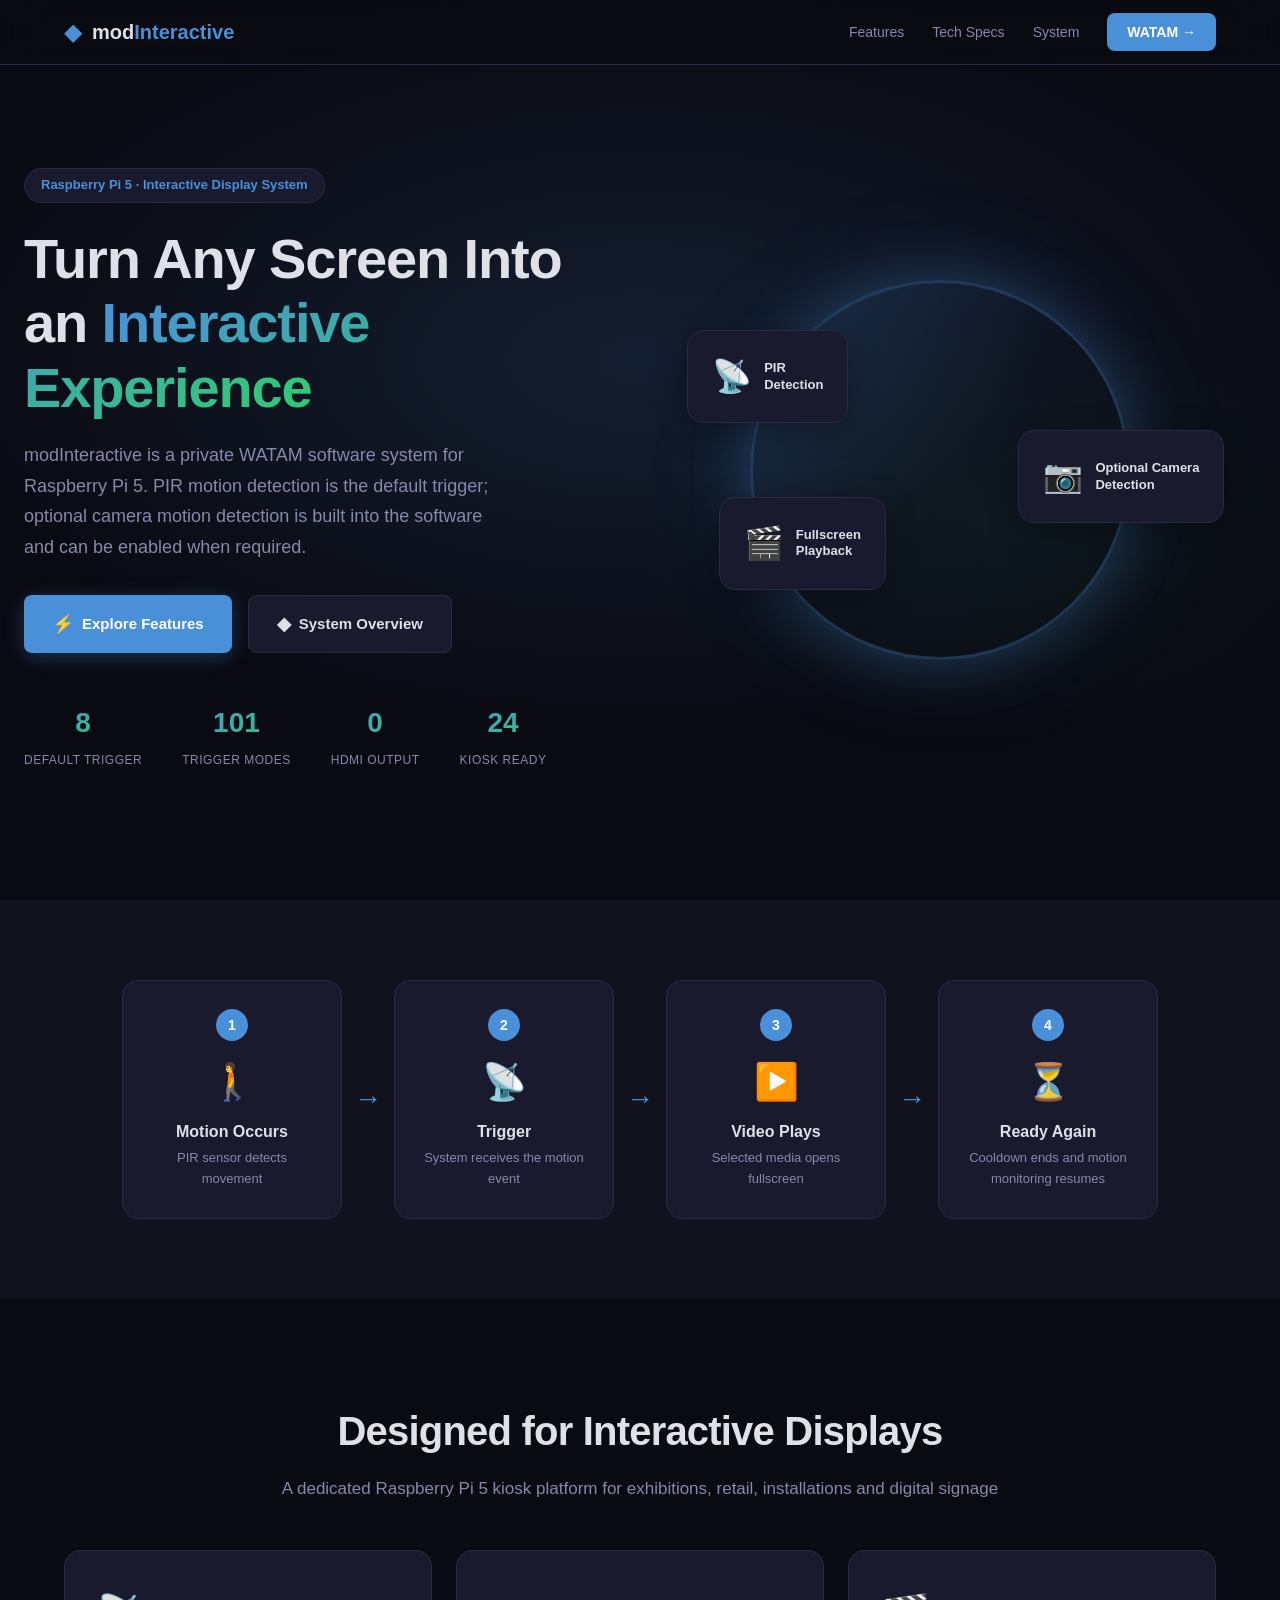
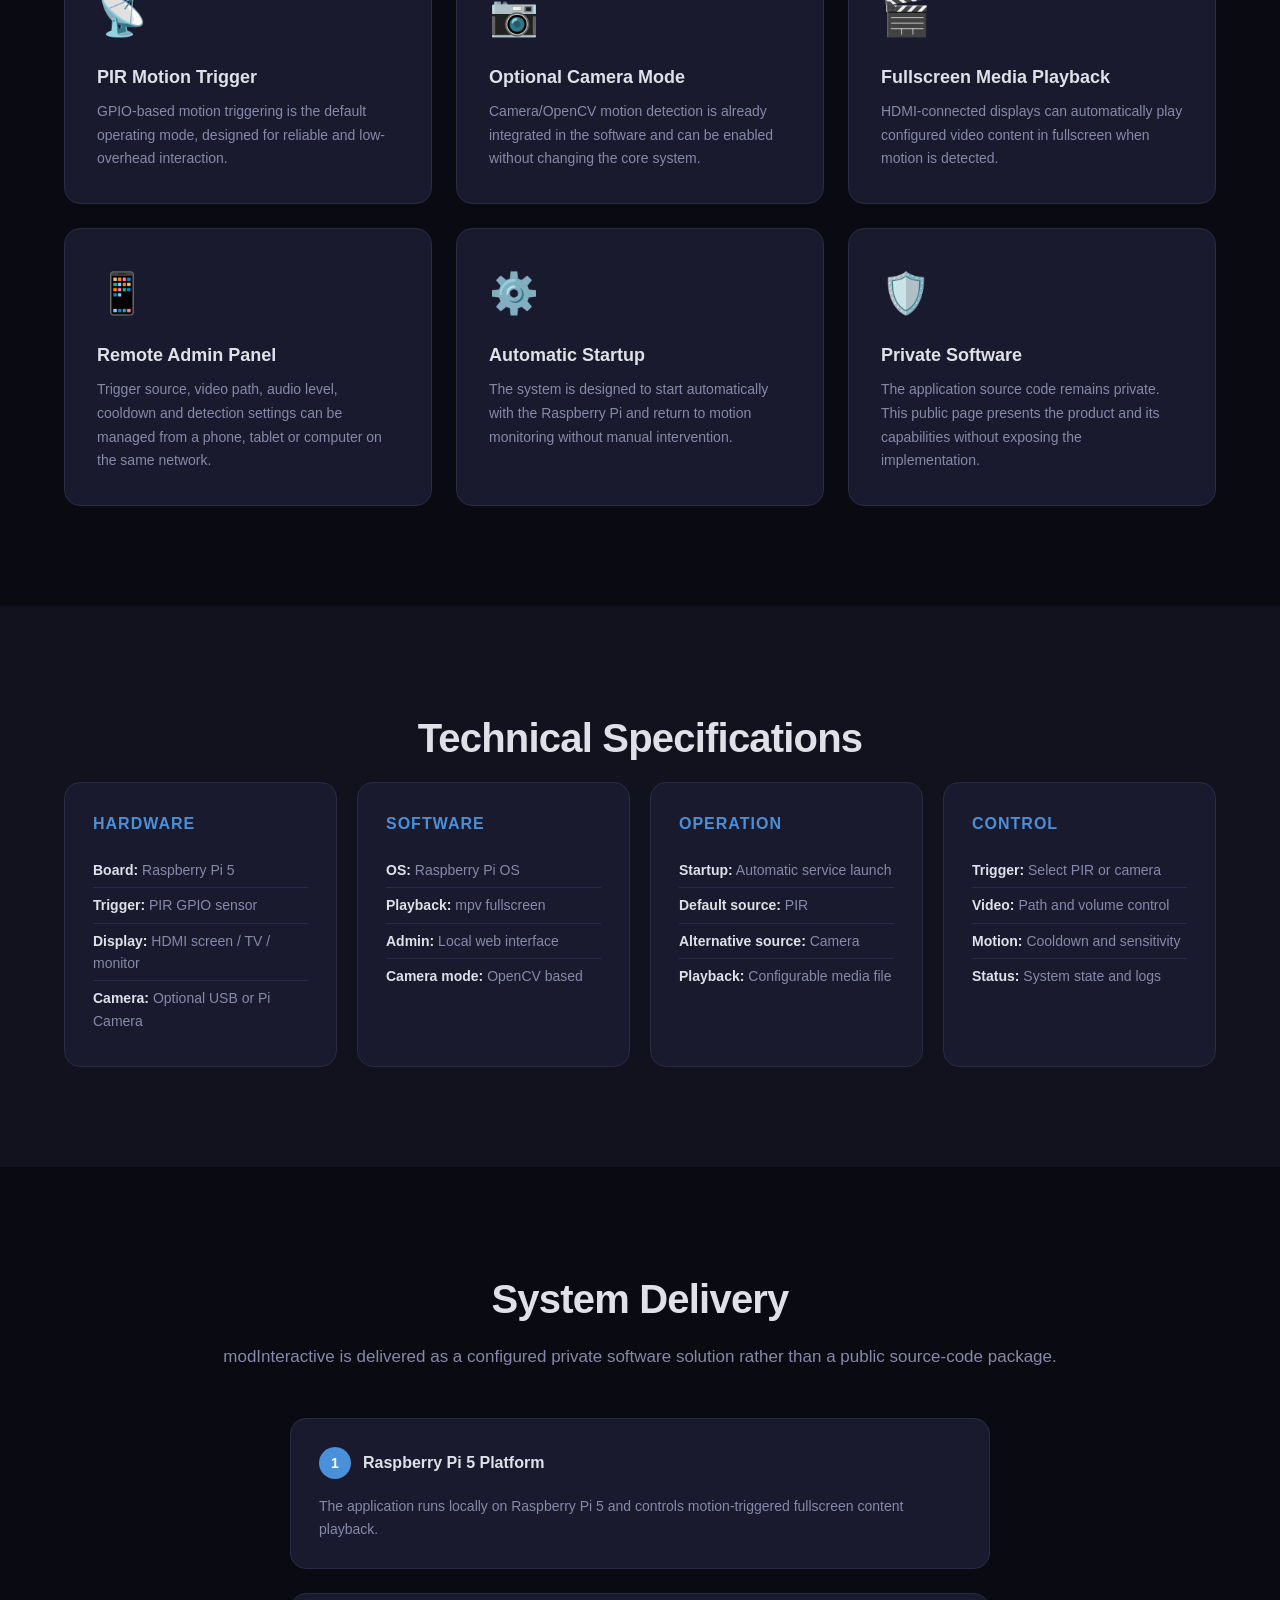
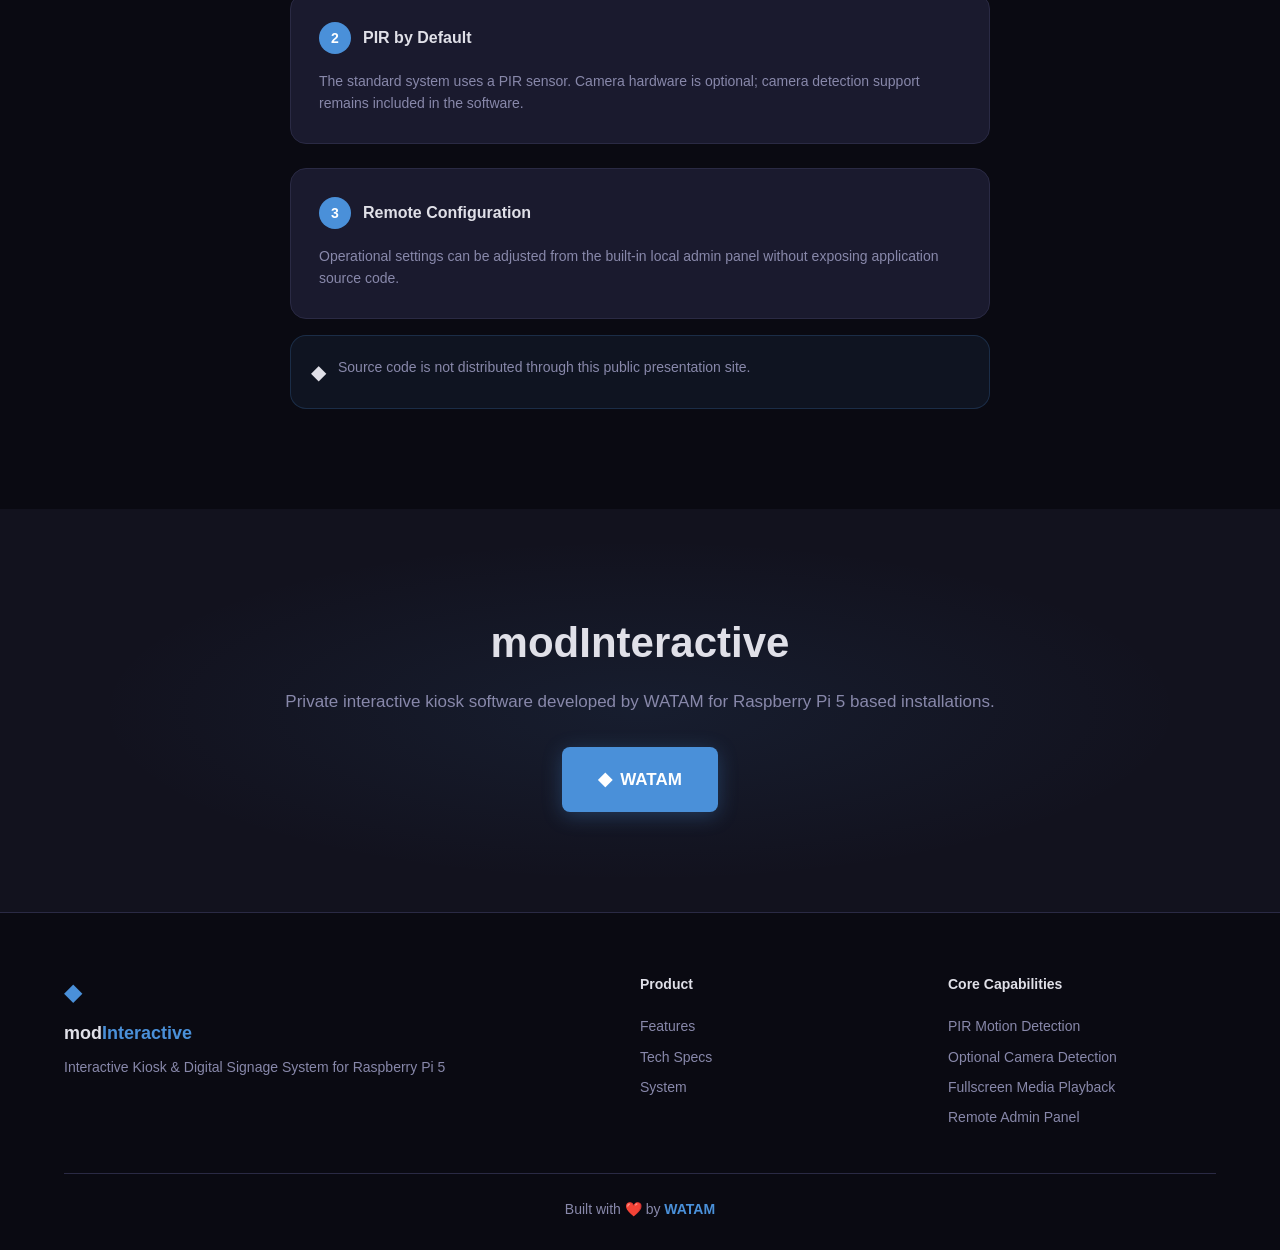
==== commit fdd930fd: "Update public product page and remove source code links" ====
--- a/officialWeb/index.html
+++ b/officialWeb/index.html
@@ -3,13 +3,12 @@
 <head>
     <meta charset="UTF-8">
     <meta name="viewport" content="width=device-width, initial-scale=1.0">
-    <title>modInteractive - AI Kiosk System</title>
-    <meta name="description" content="Raspberry Pi 5 based intelligent kiosk system. AI-powered person detection, video playback, and interactive display.">
+    <title>modInteractive - Interactive Kiosk System</title>
+    <meta name="description" content="Raspberry Pi 5 based interactive kiosk and digital signage system with PIR motion triggering, optional camera detection, fullscreen video playback and remote administration.">
     <link rel="icon" type="image/svg+xml" href="data:image/svg+xml,<svg xmlns='http://www.w3.org/2000/svg' viewBox='0 0 100 100'><text y='.9em' font-size='90'>🎬</text></svg>">
     <link rel="stylesheet" href="style.css">
 </head>
 <body>
-    <!-- Navigation -->
     <nav class="nav">
         <div class="nav-container">
             <div class="nav-logo">
@@ -19,54 +18,52 @@
             <div class="nav-links">
                 <a href="#features">Features</a>
                 <a href="#specs">Tech Specs</a>
-                <a href="#install">Install</a>
-                <a href="https://github.com/WeAreTheArtMakers/modInteractive" target="_blank" class="nav-cta">GitHub →</a>
-            </div>
-            <button class="mobile-menu" onclick="toggleMenu()">
+                <a href="#system">System</a>
+                <a href="https://wearetheartmakers.com" target="_blank" rel="noopener" class="nav-cta">WATAM →</a>
+            </div>
+            <button class="mobile-menu" onclick="toggleMenu()" aria-label="Menu">
                 <span></span><span></span><span></span>
             </button>
         </div>
     </nav>
 
-    <!-- Hero -->
     <section class="hero">
         <div class="hero-bg"></div>
         <div class="hero-content">
-            <div class="hero-badge">v2.0.0 · Production Ready</div>
+            <div class="hero-badge">Raspberry Pi 5 · Interactive Display System</div>
             <h1 class="hero-title">
                 Turn Any Screen Into<br>
-                an <span class="gradient-text">Interactive Kiosk</span>
+                an <span class="gradient-text">Interactive Experience</span>
             </h1>
             <p class="hero-subtitle">
-                Raspberry Pi 5 powered AI kiosk system. Detects people via USB camera,
-                plays welcome videos with smooth fade transitions. Plug-and-play.
+                modInteractive is a private WATAM software system for Raspberry Pi 5. PIR motion detection is the default trigger; optional camera motion detection is built into the software and can be enabled when required.
             </p>
             <div class="hero-actions">
-                <a href="#install" class="btn btn-primary">
+                <a href="#features" class="btn btn-primary">
                     <span class="btn-icon">⚡</span>
-                    Get Started Now
+                    Explore Features
                 </a>
-                <a href="https://github.com/WeAreTheArtMakers/modInteractive" target="_blank" class="btn btn-secondary">
-                    <span class="btn-icon">⟨⟩</span>
-                    Source Code
+                <a href="#system" class="btn btn-secondary">
+                    <span class="btn-icon">◆</span>
+                    System Overview
                 </a>
             </div>
             <div class="hero-stats">
                 <div class="stat">
-                    <span class="stat-value">8</span>
-                    <span class="stat-label">Commits</span>
-                </div>
-                <div class="stat">
-                    <span class="stat-value">101</span>
-                    <span class="stat-label">Tests Passed</span>
-                </div>
-                <div class="stat">
-                    <span class="stat-value">0</span>
-                    <span class="stat-label">Errors</span>
+                    <span class="stat-value">PIR</span>
+                    <span class="stat-label">Default Trigger</span>
+                </div>
+                <div class="stat">
+                    <span class="stat-value">2</span>
+                    <span class="stat-label">Trigger Modes</span>
+                </div>
+                <div class="stat">
+                    <span class="stat-value">1080p+</span>
+                    <span class="stat-label">HDMI Output</span>
                 </div>
                 <div class="stat">
                     <span class="stat-value">24/7</span>
-                    <span class="stat-label">Uptime</span>
+                    <span class="stat-label">Kiosk Ready</span>
                 </div>
             </div>
         </div>
@@ -79,96 +76,93 @@
                 <button class="video-mute-toggle" id="muteToggle" onclick="toggleMute()" aria-label="Toggle sound">🔇</button>
             </div>
             <div class="floating-card card-1">
+                <span class="card-icon">📡</span>
+                <span>PIR<br>Detection</span>
+            </div>
+            <div class="floating-card card-2">
                 <span class="card-icon">📷</span>
-                <span>Camera<br>Detection</span>
-            </div>
-            <div class="floating-card card-2">
-                <span class="card-icon">🧠</span>
-                <span>AI<br>YOLOv8</span>
+                <span>Optional Camera<br>Detection</span>
             </div>
             <div class="floating-card card-3">
                 <span class="card-icon">🎬</span>
-                <span>Video<br>Playback</span>
-            </div>
-        </div>
-    </section>
-
-    <!-- Use Case -->
+                <span>Fullscreen<br>Playback</span>
+            </div>
+        </div>
+    </section>
+
     <section class="use-case">
         <div class="container">
             <div class="use-case-flow">
                 <div class="flow-step">
                     <div class="step-number">1</div>
                     <div class="step-icon">🚶</div>
-                    <h3>Person Enters</h3>
-                    <p>Customer walks into the space</p>
+                    <h3>Motion Occurs</h3>
+                    <p>PIR sensor detects movement</p>
                 </div>
                 <div class="flow-arrow">→</div>
                 <div class="flow-step">
                     <div class="step-number">2</div>
                     <div class="step-icon">📡</div>
-                    <h3>AI Detects</h3>
-                    <p>YOLOv8 + motion detection</p>
+                    <h3>Trigger</h3>
+                    <p>System receives the motion event</p>
                 </div>
                 <div class="flow-arrow">→</div>
                 <div class="flow-step">
                     <div class="step-number">3</div>
                     <div class="step-icon">▶️</div>
-                    <h3>Plays Video</h3>
-                    <p>Fade-in welcome message</p>
+                    <h3>Video Plays</h3>
+                    <p>Selected media opens fullscreen</p>
                 </div>
                 <div class="flow-arrow">→</div>
                 <div class="flow-step">
                     <div class="step-number">4</div>
                     <div class="step-icon">⏳</div>
-                    <h3>Cooldown</h3>
-                    <p>8s wait, then back to idle</p>
-                </div>
-            </div>
-        </div>
-    </section>
-
-    <!-- Features -->
+                    <h3>Ready Again</h3>
+                    <p>Cooldown ends and motion monitoring resumes</p>
+                </div>
+            </div>
+        </div>
+    </section>
+
     <section class="features" id="features">
         <div class="container">
-            <h2 class="section-title">Everything You Need</h2>
-            <p class="section-subtitle">Production-grade kiosk system optimized for Raspberry Pi 5</p>
+            <h2 class="section-title">Designed for Interactive Displays</h2>
+            <p class="section-subtitle">A dedicated Raspberry Pi 5 kiosk platform for exhibitions, retail, installations and digital signage</p>
             <div class="features-grid">
                 <div class="feature-card">
-                    <div class="feature-icon">🧠</div>
-                    <h3>AI Detection Engine</h3>
-                    <p>Hybrid YOLOv8n + motion detection with configurable confidence threshold. Person confirmed in under 200ms.</p>
+                    <div class="feature-icon">📡</div>
+                    <h3>PIR Motion Trigger</h3>
+                    <p>GPIO-based motion triggering is the default operating mode, designed for reliable and low-overhead interaction.</p>
+                </div>
+                <div class="feature-card">
+                    <div class="feature-icon">📷</div>
+                    <h3>Optional Camera Mode</h3>
+                    <p>Camera/OpenCV motion detection is already integrated in the software and can be enabled without changing the core system.</p>
                 </div>
                 <div class="feature-card">
                     <div class="feature-icon">🎬</div>
-                    <h3>Smart Video Playback</h3>
-                    <p>mpv with hardware acceleration. Fade-in/out transitions. Supports any video format. 1080p @ 30fps.</p>
-                </div>
-                <div class="feature-card">
-                    <div class="feature-icon">🔄</div>
-                    <h3>Finite State Machine</h3>
-                    <p>Strict 10-state FSM. No race conditions. No double triggers. Event-driven architecture.</p>
-                </div>
-                <div class="feature-card">
-                    <div class="feature-icon">📊</div>
-                    <h3>Modern UI Dashboard</h3>
-                    <p>PySide6 touch-friendly interface. Dark/Light theme. Live camera preview. Real-time logs.</p>
-                </div>
-                <div class="feature-card">
-                    <div class="feature-icon">🔌</div>
-                    <h3>Plugin System</h3>
-                    <p>Extend with custom detection engines, playback backends, or UI modules. Drop-in Python plugins.</p>
+                    <h3>Fullscreen Media Playback</h3>
+                    <p>HDMI-connected displays can automatically play configured video content in fullscreen when motion is detected.</p>
+                </div>
+                <div class="feature-card">
+                    <div class="feature-icon">📱</div>
+                    <h3>Remote Admin Panel</h3>
+                    <p>Trigger source, video path, audio level, cooldown and detection settings can be managed from a phone, tablet or computer on the same network.</p>
+                </div>
+                <div class="feature-card">
+                    <div class="feature-icon">⚙️</div>
+                    <h3>Automatic Startup</h3>
+                    <p>The system is designed to start automatically with the Raspberry Pi and return to motion monitoring without manual intervention.</p>
                 </div>
                 <div class="feature-card">
                     <div class="feature-icon">🛡️</div>
-                    <h3>Watchdog & Recovery</h3>
-                    <p>Auto-restart on freeze (10s timeout). Camera auto-reconnect. systemd service with fail2ban.</p>
-                </div>
-            </div>
-        </div>
-    </section>
-
-    <!-- Specs -->
+                    <h3>Private Software</h3>
+                    <p>The application source code remains private. This public page presents the product and its capabilities without exposing the implementation.</p>
+                </div>
+            </div>
+        </div>
+    </section>
+
     <section class="specs" id="specs">
         <div class="container">
             <h2 class="section-title">Technical Specifications</h2>
@@ -176,127 +170,114 @@
                 <div class="spec-card">
                     <h3>Hardware</h3>
                     <ul>
-                        <li><strong>Board:</strong> Raspberry Pi 5 (8GB)</li>
-                        <li><strong>Camera:</strong> USB Webcam (any)</li>
-                        <li><strong>Display:</strong> HDMI (1080p+)</li>
-                        <li><strong>Storage:</strong> 32GB+ SD Card</li>
+                        <li><strong>Board:</strong> Raspberry Pi 5</li>
+                        <li><strong>Trigger:</strong> PIR GPIO sensor</li>
+                        <li><strong>Display:</strong> HDMI screen / TV / monitor</li>
+                        <li><strong>Camera:</strong> Optional USB or Pi Camera</li>
                     </ul>
                 </div>
                 <div class="spec-card">
                     <h3>Software</h3>
                     <ul>
-                        <li><strong>OS:</strong> PiOS Bookworm 64-bit</li>
-                        <li><strong>Python:</strong> 3.11+</li>
-                        <li><strong>UI:</strong> PySide6 (Qt6)</li>
-                        <li><strong>AI:</strong> YOLOv8n + OpenCV</li>
-                    </ul>
-                </div>
-                <div class="spec-card">
-                    <h3>Performance</h3>
-                    <ul>
-                        <li><strong>Startup:</strong> < 15 seconds</li>
-                        <li><strong>Detection:</strong> < 200ms latency</li>
-                        <li><strong>Idle CPU:</strong> < 15%</li>
-                        <li><strong>Video:</strong> 1080p @ 30 FPS</li>
-                    </ul>
-                </div>
-                <div class="spec-card">
-                    <h3>Detection</h3>
-                    <ul>
-                        <li><strong>Mode:</strong> Hybrid (YOLO + Motion)</li>
-                        <li><strong>Confidence:</strong> 55% threshold</li>
-                        <li><strong>Cooldown:</strong> 8 seconds</li>
-                        <li><strong>Frame Skip:</strong> Every 3rd frame</li>
-                    </ul>
-                </div>
-            </div>
-        </div>
-    </section>
-
-    <!-- Install -->
-    <section class="install" id="install">
-        <div class="container">
-            <h2 class="section-title">Install in 60 Seconds</h2>
-            <p class="section-subtitle">No manual configuration required. Just plug and play.</p>
+                        <li><strong>OS:</strong> Raspberry Pi OS</li>
+                        <li><strong>Playback:</strong> mpv fullscreen</li>
+                        <li><strong>Admin:</strong> Local web interface</li>
+                        <li><strong>Camera mode:</strong> OpenCV based</li>
+                    </ul>
+                </div>
+                <div class="spec-card">
+                    <h3>Operation</h3>
+                    <ul>
+                        <li><strong>Startup:</strong> Automatic service launch</li>
+                        <li><strong>Default source:</strong> PIR</li>
+                        <li><strong>Alternative source:</strong> Camera</li>
+                        <li><strong>Playback:</strong> Configurable media file</li>
+                    </ul>
+                </div>
+                <div class="spec-card">
+                    <h3>Control</h3>
+                    <ul>
+                        <li><strong>Trigger:</strong> Select PIR or camera</li>
+                        <li><strong>Video:</strong> Path and volume control</li>
+                        <li><strong>Motion:</strong> Cooldown and sensitivity</li>
+                        <li><strong>Status:</strong> System state and logs</li>
+                    </ul>
+                </div>
+            </div>
+        </div>
+    </section>
+
+    <section class="install" id="system">
+        <div class="container">
+            <h2 class="section-title">System Delivery</h2>
+            <p class="section-subtitle">modInteractive is delivered as a configured private software solution rather than a public source-code package.</p>
             <div class="install-steps">
                 <div class="install-step">
                     <div class="step-header">
                         <span class="step-badge">1</span>
-                        <h3>Clone the Repository</h3>
+                        <h3>Raspberry Pi 5 Platform</h3>
                     </div>
-                    <div class="code-block">
-                        <button class="copy-btn" onclick="copyCode(this)" aria-label="Copy command">📋</button>
-                        <code>git clone https://github.com/WeAreTheArtMakers/modInteractive.git<br>cd modInteractive</code>
-                    </div>
+                    <p class="step-desc">The application runs locally on Raspberry Pi 5 and controls motion-triggered fullscreen content playback.</p>
                 </div>
                 <div class="install-step">
                     <div class="step-header">
                         <span class="step-badge">2</span>
-                        <h3>Connect Hardware</h3>
+                        <h3>PIR by Default</h3>
                     </div>
-                    <p class="step-desc">Plug your USB webcam into the Pi 5. Connect HDMI display. Insert power.</p>
+                    <p class="step-desc">The standard system uses a PIR sensor. Camera hardware is optional; camera detection support remains included in the software.</p>
                 </div>
                 <div class="install-step">
                     <div class="step-header">
                         <span class="step-badge">3</span>
-                        <h3>Run Installer</h3>
+                        <h3>Remote Configuration</h3>
                     </div>
-                    <div class="code-block">
-                        <button class="copy-btn" onclick="copyCode(this)" aria-label="Copy command">📋</button>
-                        <code>sudo ./install.sh</code>
-                    </div>
-                    <p class="step-desc">Installs dependencies, downloads YOLOv8 model, sets up systemd service, and starts the kiosk.</p>
+                    <p class="step-desc">Operational settings can be adjusted from the built-in local admin panel without exposing application source code.</p>
                 </div>
             </div>
             <div class="install-note">
-                <span class="note-icon">💡</span>
-                <p>That's it! Your kiosk is now running. Walk in front of the camera to test the welcome video.</p>
-            </div>
-        </div>
-    </section>
-
-    <!-- CTA -->
+                <span class="note-icon">◆</span>
+                <p>Source code is not distributed through this public presentation site.</p>
+            </div>
+        </div>
+    </section>
+
     <section class="cta">
         <div class="container">
-            <h2>Ready to Build Your Kiosk?</h2>
-            <p>Open source. MIT licensed. Community driven.</p>
-            <a href="https://github.com/WeAreTheArtMakers/modInteractive" target="_blank" class="btn btn-primary btn-large">
-                <span class="btn-icon">⟨⟩</span>
-                View on GitHub
+            <h2>modInteractive</h2>
+            <p>Private interactive kiosk software developed by WATAM for Raspberry Pi 5 based installations.</p>
+            <a href="https://wearetheartmakers.com" target="_blank" rel="noopener" class="btn btn-primary btn-large">
+                <span class="btn-icon">◆</span>
+                WATAM
             </a>
         </div>
     </section>
 
-    <!-- Footer -->
     <footer class="footer">
         <div class="container">
             <div class="footer-content">
                 <div class="footer-brand">
                     <span class="logo-icon">◆</span>
                     <span class="logo-text">mod<span class="highlight">Interactive</span></span>
-                    <p class="footer-desc">AI-Powered Kiosk System for Raspberry Pi 5</p>
+                    <p class="footer-desc">Interactive Kiosk & Digital Signage System for Raspberry Pi 5</p>
                 </div>
                 <div class="footer-links">
-                    <h4>Links</h4>
-                    <a href="https://github.com/WeAreTheArtMakers/modInteractive" target="_blank">GitHub</a>
+                    <h4>Product</h4>
                     <a href="#features">Features</a>
                     <a href="#specs">Tech Specs</a>
-                    <a href="#install">Installation</a>
+                    <a href="#system">System</a>
                 </div>
                 <div class="footer-links">
-                    <h4>Tech Stack</h4>
-                    <span>Python 3.11</span>
-                    <span>PySide6</span>
-                    <span>YOLOv8n</span>
-                    <span>OpenCV · mpv</span>
+                    <h4>Core Capabilities</h4>
+                    <span>PIR Motion Detection</span>
+                    <span>Optional Camera Detection</span>
+                    <span>Fullscreen Media Playback</span>
+                    <span>Remote Admin Panel</span>
                 </div>
             </div>
             <div class="footer-bottom">
                 <p>
-                    Built with
-                    <span class="heart">❤️</span>
-                    by
-                    <a href="https://WeAreTheArtMakers.com" target="_blank" class="footer-signature">WATAM</a>
+                    Built with <span class="heart">❤️</span> by
+                    <a href="https://wearetheartmakers.com" target="_blank" rel="noopener" class="footer-signature">WATAM</a>
                 </p>
             </div>
         </div>
@@ -304,4 +285,4 @@
 
     <script src="script.js"></script>
 </body>
-</html>+</html>
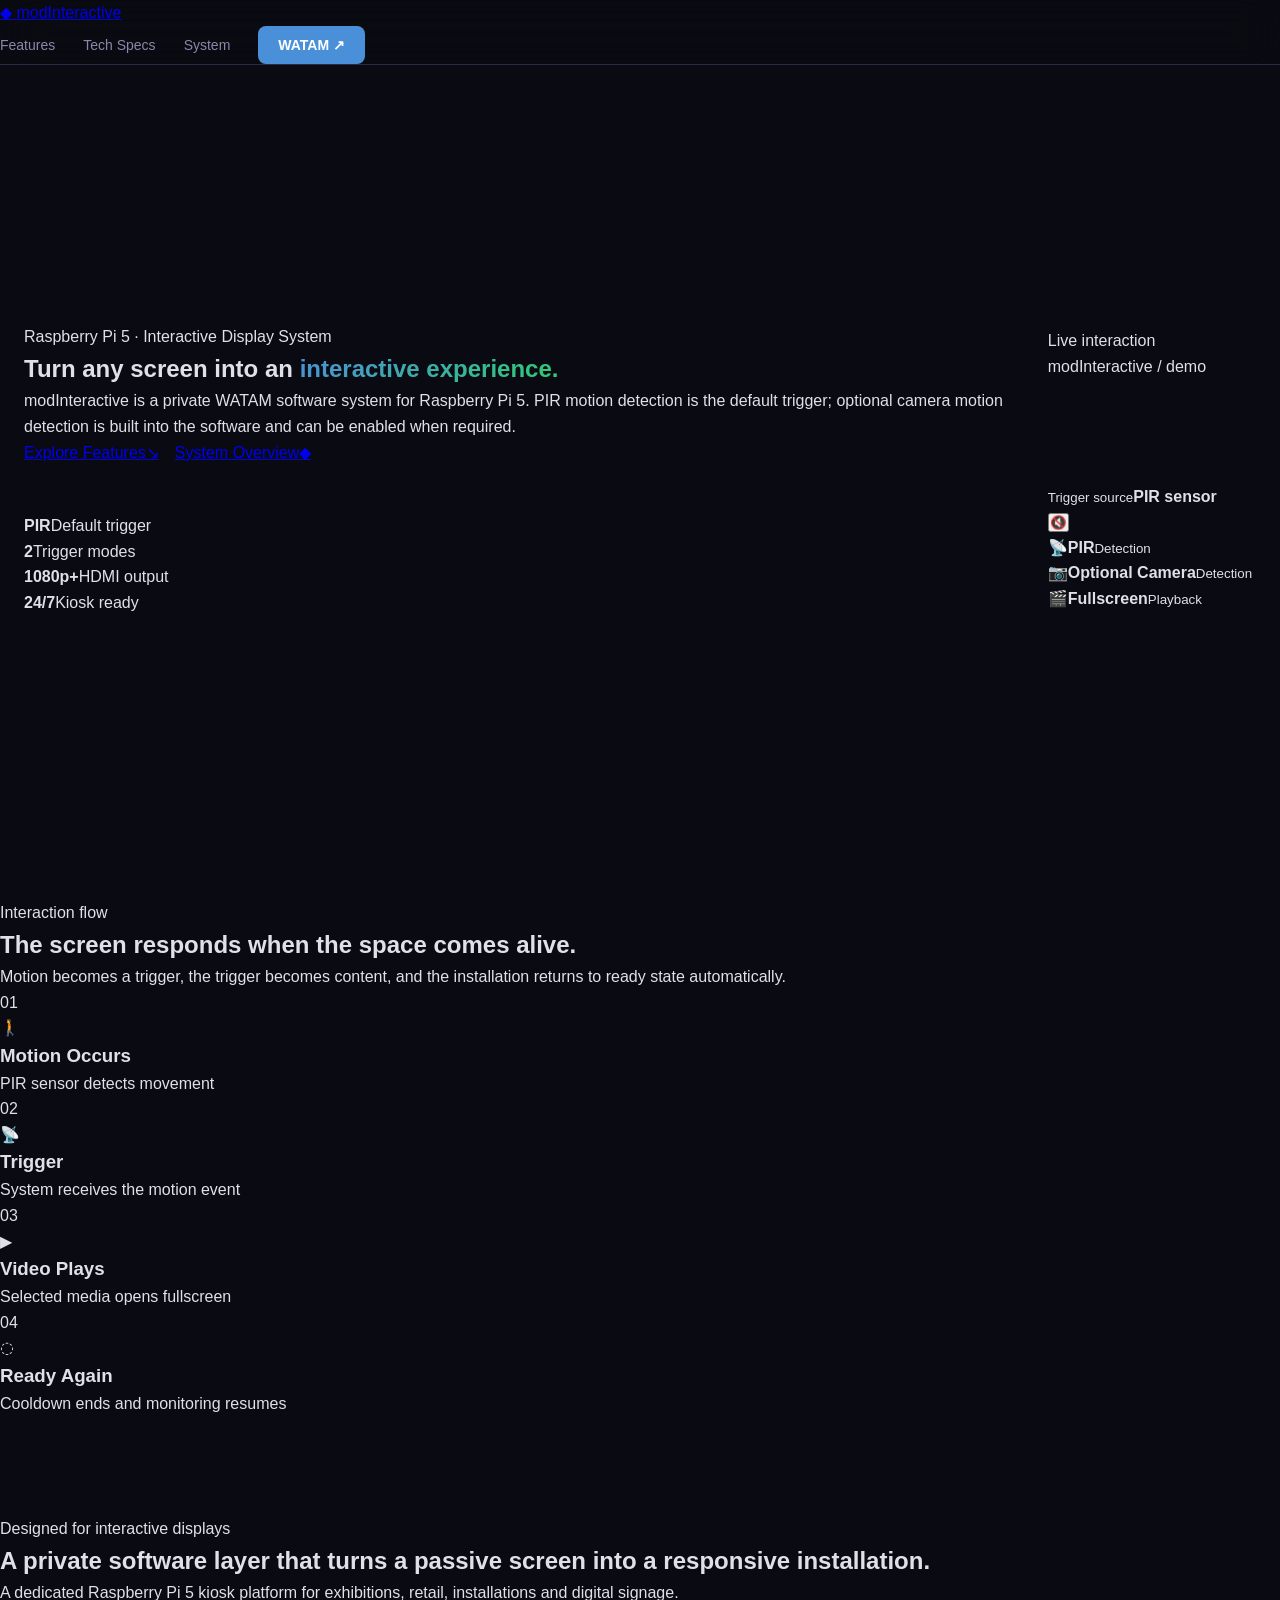
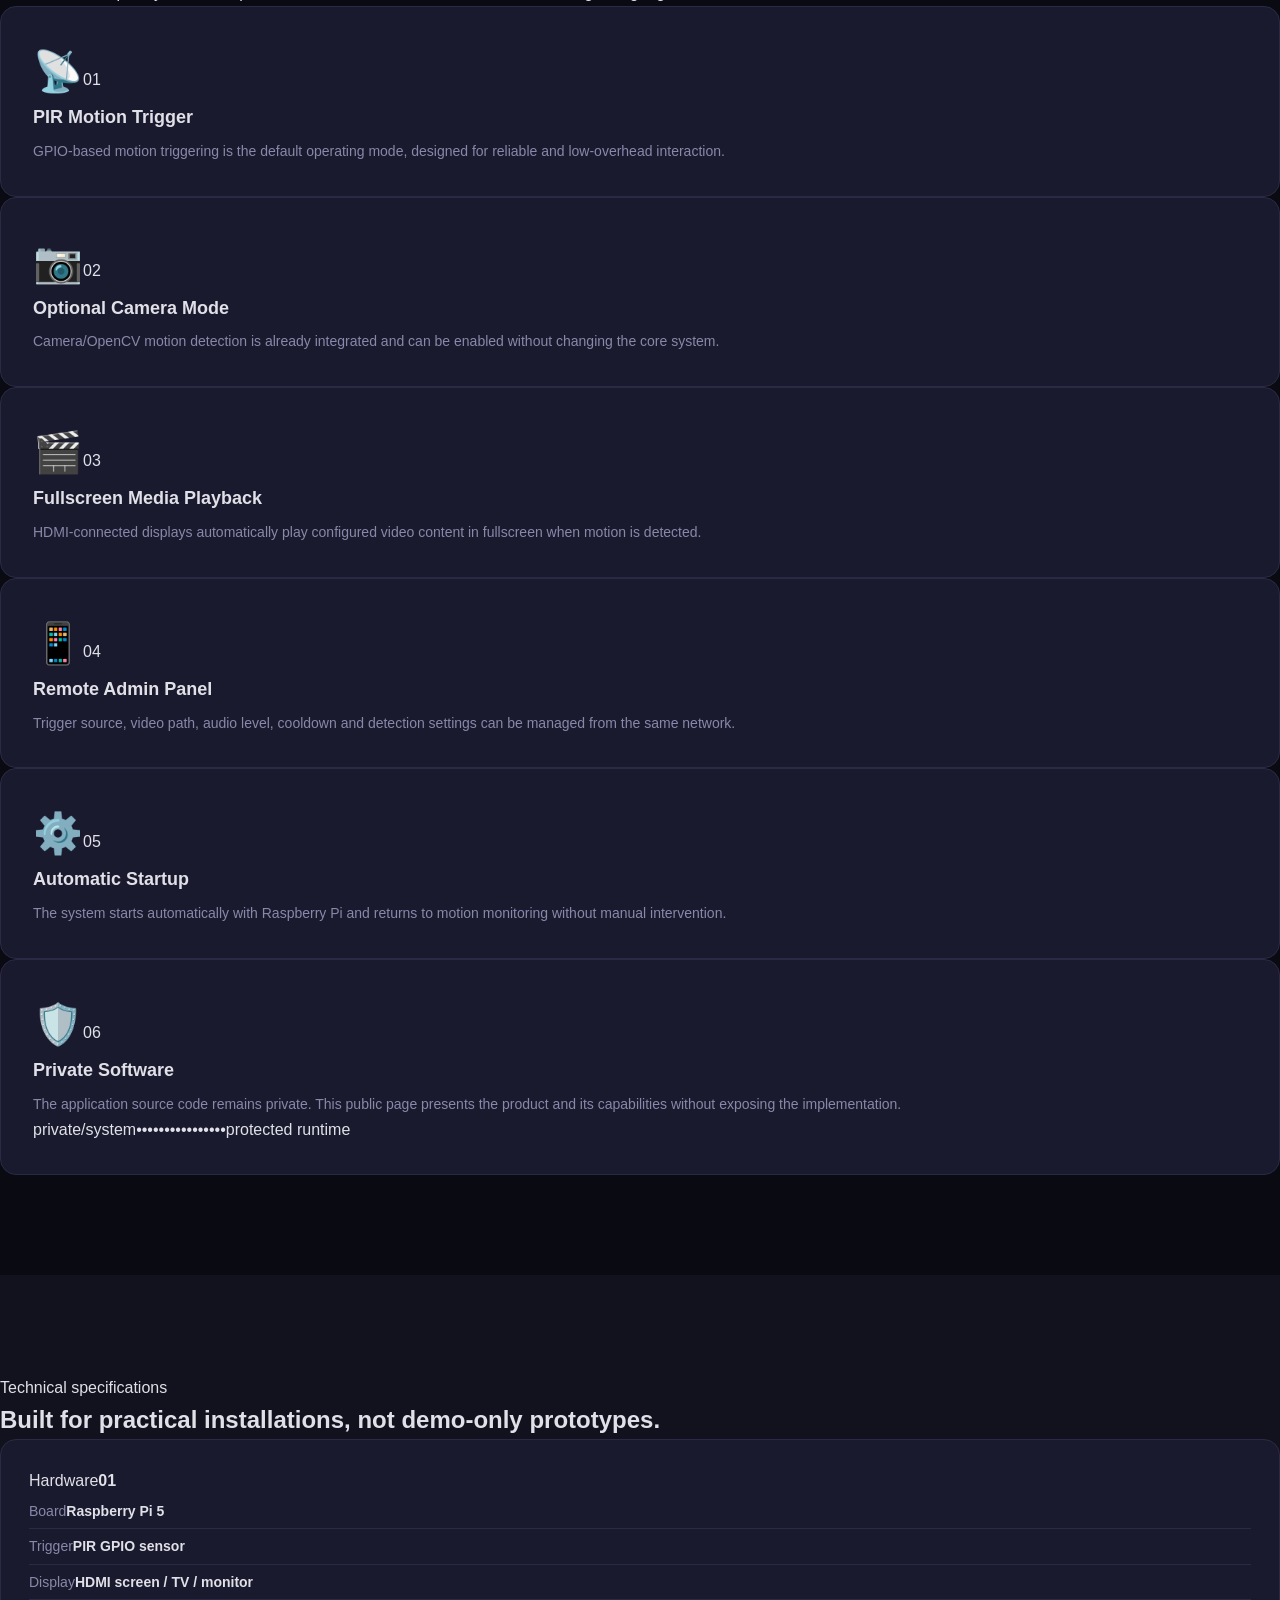
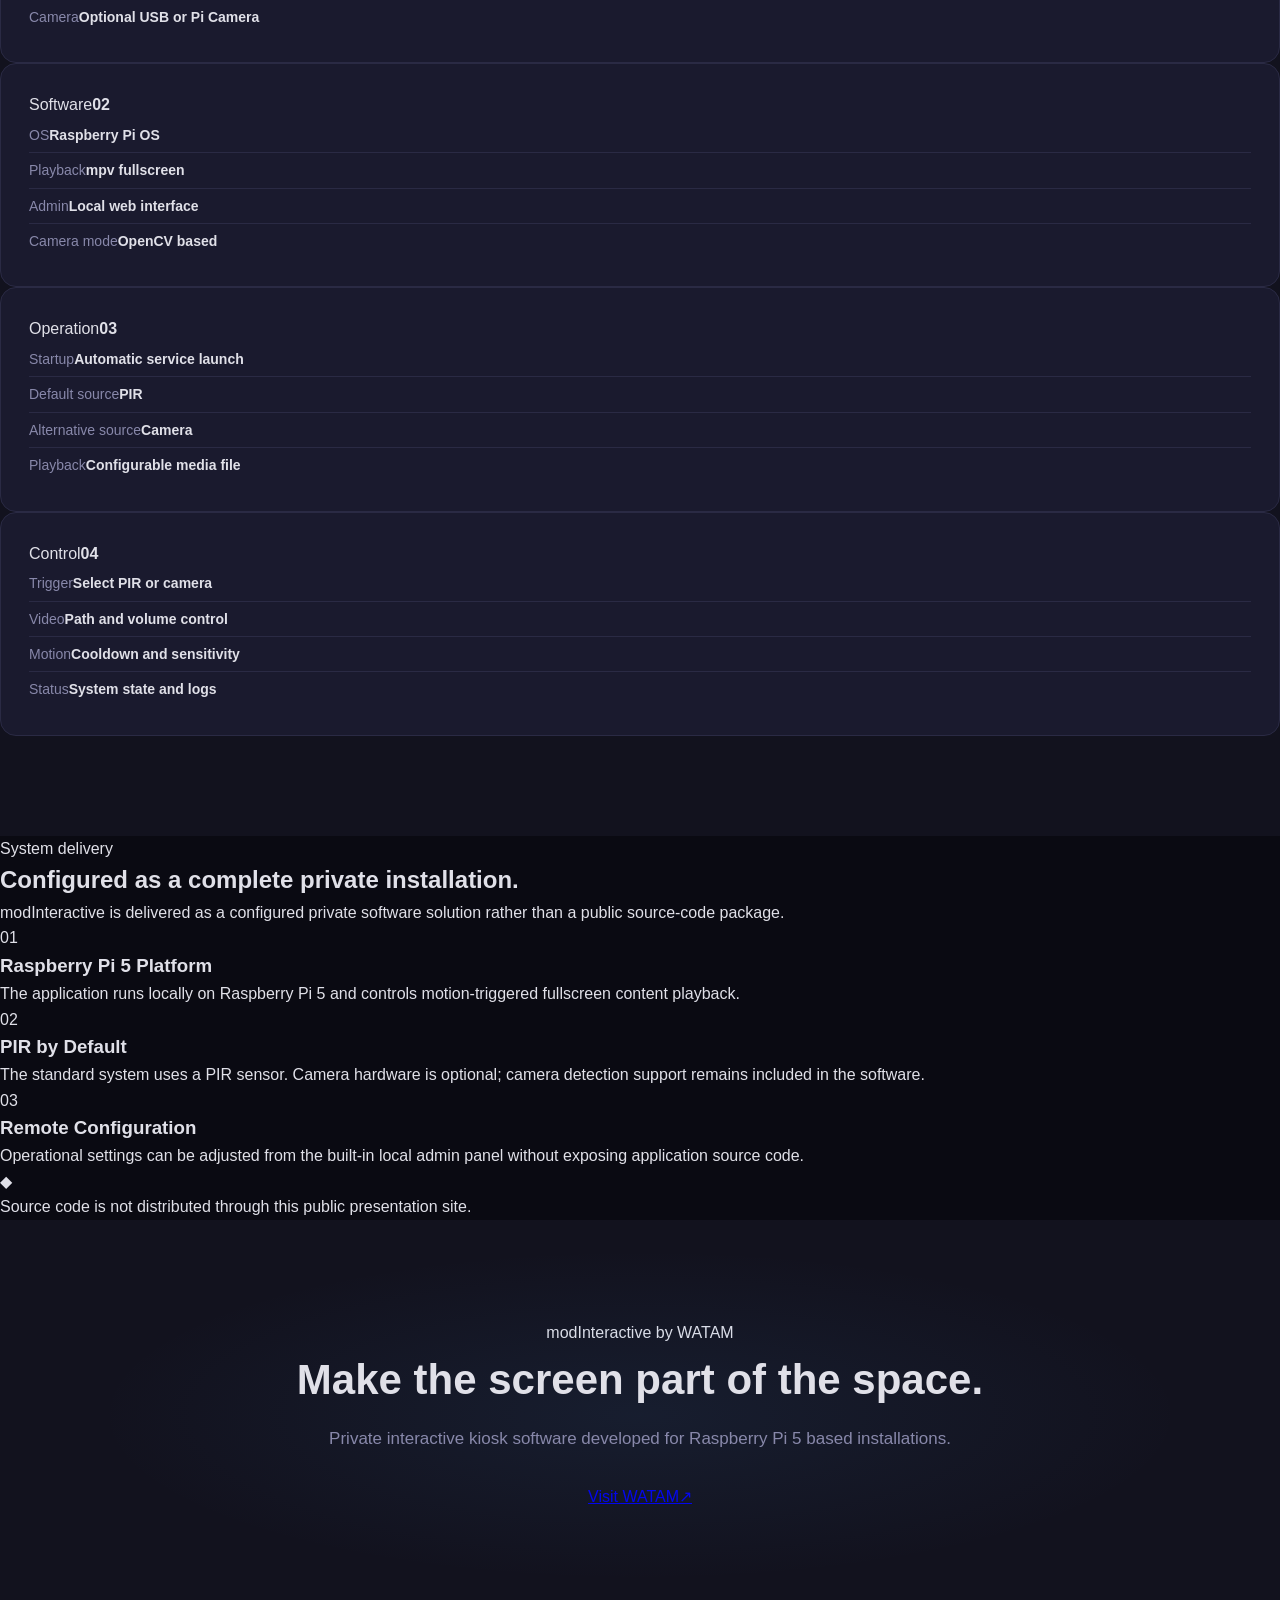
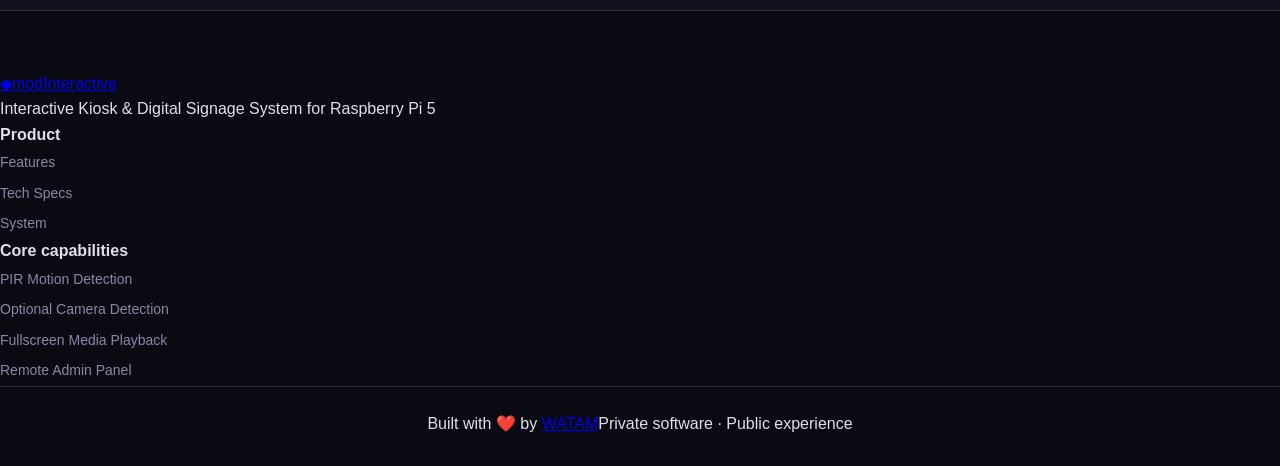
==== commit 7811dc24: "Redesign modInteractive landing page for responsive interactive experience" ====
--- a/officialWeb/index.html
+++ b/officialWeb/index.html
@@ -1,288 +1,208 @@
 <!DOCTYPE html>
 <html lang="en">
 <head>
-    <meta charset="UTF-8">
-    <meta name="viewport" content="width=device-width, initial-scale=1.0">
-    <title>modInteractive - Interactive Kiosk System</title>
-    <meta name="description" content="Raspberry Pi 5 based interactive kiosk and digital signage system with PIR motion triggering, optional camera detection, fullscreen video playback and remote administration.">
-    <link rel="icon" type="image/svg+xml" href="data:image/svg+xml,<svg xmlns='http://www.w3.org/2000/svg' viewBox='0 0 100 100'><text y='.9em' font-size='90'>🎬</text></svg>">
-    <link rel="stylesheet" href="style.css">
+  <meta charset="UTF-8">
+  <meta name="viewport" content="width=device-width, initial-scale=1, viewport-fit=cover">
+  <meta name="theme-color" content="#070912">
+  <title>modInteractive — Interactive Kiosk System</title>
+  <meta name="description" content="Raspberry Pi 5 based interactive kiosk and digital signage system with PIR motion triggering, optional camera detection, fullscreen video playback and remote administration.">
+  <link rel="preconnect" href="https://fonts.googleapis.com">
+  <link rel="preconnect" href="https://fonts.gstatic.com" crossorigin>
+  <link href="https://fonts.googleapis.com/css2?family=Manrope:wght@400;500;600;700;800&family=Space+Grotesk:wght@500;600;700&display=swap" rel="stylesheet">
+  <link rel="icon" type="image/svg+xml" href="data:image/svg+xml,<svg xmlns='http://www.w3.org/2000/svg' viewBox='0 0 100 100'><text y='.9em' font-size='90'>◆</text></svg>">
+  <link rel="stylesheet" href="style.css">
 </head>
 <body>
-    <nav class="nav">
-        <div class="nav-container">
-            <div class="nav-logo">
-                <span class="logo-icon">◆</span>
-                <span class="logo-text">mod<span class="highlight">Interactive</span></span>
+  <div class="page-progress" aria-hidden="true"><span></span></div>
+  <div class="ambient ambient-a" aria-hidden="true"></div>
+  <div class="ambient ambient-b" aria-hidden="true"></div>
+  <div class="grid-field" aria-hidden="true"></div>
+
+  <header class="nav" id="top">
+    <div class="nav-shell">
+      <a class="brand" href="#top" aria-label="modInteractive home">
+        <span class="brand-mark">◆</span>
+        <span class="brand-text">mod<span>Interactive</span></span>
+      </a>
+
+      <nav class="nav-links" id="navLinks" aria-label="Primary navigation">
+        <a href="#features">Features</a>
+        <a href="#specs">Tech Specs</a>
+        <a href="#system">System</a>
+        <a href="https://wearetheartmakers.com" target="_blank" rel="noopener" class="nav-cta">WATAM ↗</a>
+      </nav>
+
+      <button class="mobile-menu" id="mobileMenu" type="button" aria-label="Open menu" aria-controls="navLinks" aria-expanded="false">
+        <span></span><span></span>
+      </button>
+    </div>
+  </header>
+
+  <main>
+    <section class="hero section-shell">
+      <div class="hero-copy" data-reveal>
+        <div class="eyebrow"><span class="pulse-dot"></span> Raspberry Pi 5 · Interactive Display System</div>
+        <h1>Turn any screen into an <span class="gradient-text">interactive experience.</span></h1>
+        <p class="hero-lead">modInteractive is a private WATAM software system for Raspberry Pi 5. PIR motion detection is the default trigger; optional camera motion detection is built into the software and can be enabled when required.</p>
+
+        <div class="hero-actions">
+          <a class="button button-primary magnetic" href="#features"><span>Explore Features</span><span aria-hidden="true">↘</span></a>
+          <a class="button button-ghost magnetic" href="#system"><span>System Overview</span><span aria-hidden="true">◆</span></a>
+        </div>
+
+        <div class="hero-metrics" aria-label="System highlights">
+          <div class="metric"><strong>PIR</strong><span>Default trigger</span></div>
+          <div class="metric"><strong>2</strong><span>Trigger modes</span></div>
+          <div class="metric"><strong>1080p+</strong><span>HDMI output</span></div>
+          <div class="metric"><strong>24/7</strong><span>Kiosk ready</span></div>
+        </div>
+      </div>
+
+      <div class="hero-stage-wrap" data-reveal>
+        <div class="stage-aura" aria-hidden="true"></div>
+        <div class="hero-stage" id="heroStage">
+          <div class="orbit orbit-a" aria-hidden="true"></div>
+          <div class="orbit orbit-b" aria-hidden="true"></div>
+
+          <div class="video-panel" id="videoPanel">
+            <div class="video-toolbar">
+              <span class="live-pill"><span></span> Live interaction</span>
+              <span class="video-label">modInteractive / demo</span>
             </div>
-            <div class="nav-links">
-                <a href="#features">Features</a>
-                <a href="#specs">Tech Specs</a>
-                <a href="#system">System</a>
-                <a href="https://wearetheartmakers.com" target="_blank" rel="noopener" class="nav-cta">WATAM →</a>
+            <video id="heroVideo" class="hero-video" autoplay muted loop playsinline preload="metadata">
+              <source src="selamlama.mp4" type="video/mp4">
+            </video>
+            <div class="video-shade" aria-hidden="true"></div>
+            <div class="video-footer">
+              <div><small>Trigger source</small><strong>PIR sensor</strong></div>
+              <button class="video-control" id="muteToggle" type="button" aria-label="Unmute video">🔇</button>
             </div>
-            <button class="mobile-menu" onclick="toggleMenu()" aria-label="Menu">
-                <span></span><span></span><span></span>
-            </button>
-        </div>
-    </nav>
-
-    <section class="hero">
-        <div class="hero-bg"></div>
-        <div class="hero-content">
-            <div class="hero-badge">Raspberry Pi 5 · Interactive Display System</div>
-            <h1 class="hero-title">
-                Turn Any Screen Into<br>
-                an <span class="gradient-text">Interactive Experience</span>
-            </h1>
-            <p class="hero-subtitle">
-                modInteractive is a private WATAM software system for Raspberry Pi 5. PIR motion detection is the default trigger; optional camera motion detection is built into the software and can be enabled when required.
-            </p>
-            <div class="hero-actions">
-                <a href="#features" class="btn btn-primary">
-                    <span class="btn-icon">⚡</span>
-                    Explore Features
-                </a>
-                <a href="#system" class="btn btn-secondary">
-                    <span class="btn-icon">◆</span>
-                    System Overview
-                </a>
-            </div>
-            <div class="hero-stats">
-                <div class="stat">
-                    <span class="stat-value">PIR</span>
-                    <span class="stat-label">Default Trigger</span>
-                </div>
-                <div class="stat">
-                    <span class="stat-value">2</span>
-                    <span class="stat-label">Trigger Modes</span>
-                </div>
-                <div class="stat">
-                    <span class="stat-value">1080p+</span>
-                    <span class="stat-label">HDMI Output</span>
-                </div>
-                <div class="stat">
-                    <span class="stat-value">24/7</span>
-                    <span class="stat-label">Kiosk Ready</span>
-                </div>
-            </div>
-        </div>
-        <div class="hero-visual">
-            <div class="video-circle">
-                <video id="heroVideo" class="hero-video" autoplay muted loop playsinline preload="auto">
-                    <source src="selamlama.mp4" type="video/mp4">
-                </video>
-                <div class="video-overlay"></div>
-                <button class="video-mute-toggle" id="muteToggle" onclick="toggleMute()" aria-label="Toggle sound">🔇</button>
-            </div>
-            <div class="floating-card card-1">
-                <span class="card-icon">📡</span>
-                <span>PIR<br>Detection</span>
-            </div>
-            <div class="floating-card card-2">
-                <span class="card-icon">📷</span>
-                <span>Optional Camera<br>Detection</span>
-            </div>
-            <div class="floating-card card-3">
-                <span class="card-icon">🎬</span>
-                <span>Fullscreen<br>Playback</span>
-            </div>
-        </div>
-    </section>
-
-    <section class="use-case">
-        <div class="container">
-            <div class="use-case-flow">
-                <div class="flow-step">
-                    <div class="step-number">1</div>
-                    <div class="step-icon">🚶</div>
-                    <h3>Motion Occurs</h3>
-                    <p>PIR sensor detects movement</p>
-                </div>
-                <div class="flow-arrow">→</div>
-                <div class="flow-step">
-                    <div class="step-number">2</div>
-                    <div class="step-icon">📡</div>
-                    <h3>Trigger</h3>
-                    <p>System receives the motion event</p>
-                </div>
-                <div class="flow-arrow">→</div>
-                <div class="flow-step">
-                    <div class="step-number">3</div>
-                    <div class="step-icon">▶️</div>
-                    <h3>Video Plays</h3>
-                    <p>Selected media opens fullscreen</p>
-                </div>
-                <div class="flow-arrow">→</div>
-                <div class="flow-step">
-                    <div class="step-number">4</div>
-                    <div class="step-icon">⏳</div>
-                    <h3>Ready Again</h3>
-                    <p>Cooldown ends and motion monitoring resumes</p>
-                </div>
-            </div>
-        </div>
-    </section>
-
-    <section class="features" id="features">
-        <div class="container">
-            <h2 class="section-title">Designed for Interactive Displays</h2>
-            <p class="section-subtitle">A dedicated Raspberry Pi 5 kiosk platform for exhibitions, retail, installations and digital signage</p>
-            <div class="features-grid">
-                <div class="feature-card">
-                    <div class="feature-icon">📡</div>
-                    <h3>PIR Motion Trigger</h3>
-                    <p>GPIO-based motion triggering is the default operating mode, designed for reliable and low-overhead interaction.</p>
-                </div>
-                <div class="feature-card">
-                    <div class="feature-icon">📷</div>
-                    <h3>Optional Camera Mode</h3>
-                    <p>Camera/OpenCV motion detection is already integrated in the software and can be enabled without changing the core system.</p>
-                </div>
-                <div class="feature-card">
-                    <div class="feature-icon">🎬</div>
-                    <h3>Fullscreen Media Playback</h3>
-                    <p>HDMI-connected displays can automatically play configured video content in fullscreen when motion is detected.</p>
-                </div>
-                <div class="feature-card">
-                    <div class="feature-icon">📱</div>
-                    <h3>Remote Admin Panel</h3>
-                    <p>Trigger source, video path, audio level, cooldown and detection settings can be managed from a phone, tablet or computer on the same network.</p>
-                </div>
-                <div class="feature-card">
-                    <div class="feature-icon">⚙️</div>
-                    <h3>Automatic Startup</h3>
-                    <p>The system is designed to start automatically with the Raspberry Pi and return to motion monitoring without manual intervention.</p>
-                </div>
-                <div class="feature-card">
-                    <div class="feature-icon">🛡️</div>
-                    <h3>Private Software</h3>
-                    <p>The application source code remains private. This public page presents the product and its capabilities without exposing the implementation.</p>
-                </div>
-            </div>
-        </div>
+          </div>
+
+          <div class="capability-dock" aria-label="Core capabilities">
+            <div class="capability cap-a" data-depth="1.1"><span class="cap-icon">📡</span><span><strong>PIR</strong><small>Detection</small></span></div>
+            <div class="capability cap-b" data-depth="0.8"><span class="cap-icon">📷</span><span><strong>Optional Camera</strong><small>Detection</small></span></div>
+            <div class="capability cap-c" data-depth="1.25"><span class="cap-icon">🎬</span><span><strong>Fullscreen</strong><small>Playback</small></span></div>
+          </div>
+        </div>
+      </div>
+    </section>
+
+    <section class="signal section-shell" aria-labelledby="signalTitle">
+      <div class="section-heading" data-reveal>
+        <div class="eyebrow">Interaction flow</div>
+        <h2 id="signalTitle">The screen responds when the space comes alive.</h2>
+        <p>Motion becomes a trigger, the trigger becomes content, and the installation returns to ready state automatically.</p>
+      </div>
+
+      <div class="signal-line" data-reveal>
+        <article class="signal-step"><span>01</span><div class="signal-icon">🚶</div><h3>Motion Occurs</h3><p>PIR sensor detects movement</p></article>
+        <article class="signal-step"><span>02</span><div class="signal-icon">📡</div><h3>Trigger</h3><p>System receives the motion event</p></article>
+        <article class="signal-step"><span>03</span><div class="signal-icon">▶</div><h3>Video Plays</h3><p>Selected media opens fullscreen</p></article>
+        <article class="signal-step"><span>04</span><div class="signal-icon">◌</div><h3>Ready Again</h3><p>Cooldown ends and monitoring resumes</p></article>
+      </div>
+    </section>
+
+    <section class="features section-shell" id="features">
+      <div class="section-heading" data-reveal>
+        <div class="eyebrow">Designed for interactive displays</div>
+        <h2>A private software layer that turns a passive screen into a responsive installation.</h2>
+        <p>A dedicated Raspberry Pi 5 kiosk platform for exhibitions, retail, installations and digital signage.</p>
+      </div>
+
+      <div class="bento" data-reveal>
+        <article class="feature-card feature-wide accent-blue">
+          <div class="feature-top"><span class="feature-icon">📡</span><span class="feature-index">01</span></div>
+          <h3>PIR Motion Trigger</h3>
+          <p>GPIO-based motion triggering is the default operating mode, designed for reliable and low-overhead interaction.</p>
+          <div class="mini-visual sensor-visual" aria-hidden="true"><span></span><span></span><span></span></div>
+        </article>
+
+        <article class="feature-card accent-violet">
+          <div class="feature-top"><span class="feature-icon">📷</span><span class="feature-index">02</span></div>
+          <h3>Optional Camera Mode</h3>
+          <p>Camera/OpenCV motion detection is already integrated and can be enabled without changing the core system.</p>
+        </article>
+
+        <article class="feature-card accent-cyan">
+          <div class="feature-top"><span class="feature-icon">🎬</span><span class="feature-index">03</span></div>
+          <h3>Fullscreen Media Playback</h3>
+          <p>HDMI-connected displays automatically play configured video content in fullscreen when motion is detected.</p>
+        </article>
+
+        <article class="feature-card accent-green">
+          <div class="feature-top"><span class="feature-icon">📱</span><span class="feature-index">04</span></div>
+          <h3>Remote Admin Panel</h3>
+          <p>Trigger source, video path, audio level, cooldown and detection settings can be managed from the same network.</p>
+        </article>
+
+        <article class="feature-card accent-amber">
+          <div class="feature-top"><span class="feature-icon">⚙️</span><span class="feature-index">05</span></div>
+          <h3>Automatic Startup</h3>
+          <p>The system starts automatically with Raspberry Pi and returns to motion monitoring without manual intervention.</p>
+        </article>
+
+        <article class="feature-card feature-wide accent-pink">
+          <div class="feature-top"><span class="feature-icon">🛡️</span><span class="feature-index">06</span></div>
+          <h3>Private Software</h3>
+          <p>The application source code remains private. This public page presents the product and its capabilities without exposing the implementation.</p>
+          <div class="code-mask" aria-hidden="true"><span>private/system</span><span>••••••••••••••••</span><span>protected runtime</span></div>
+        </article>
+      </div>
     </section>
 
     <section class="specs" id="specs">
-        <div class="container">
-            <h2 class="section-title">Technical Specifications</h2>
-            <div class="specs-grid">
-                <div class="spec-card">
-                    <h3>Hardware</h3>
-                    <ul>
-                        <li><strong>Board:</strong> Raspberry Pi 5</li>
-                        <li><strong>Trigger:</strong> PIR GPIO sensor</li>
-                        <li><strong>Display:</strong> HDMI screen / TV / monitor</li>
-                        <li><strong>Camera:</strong> Optional USB or Pi Camera</li>
-                    </ul>
-                </div>
-                <div class="spec-card">
-                    <h3>Software</h3>
-                    <ul>
-                        <li><strong>OS:</strong> Raspberry Pi OS</li>
-                        <li><strong>Playback:</strong> mpv fullscreen</li>
-                        <li><strong>Admin:</strong> Local web interface</li>
-                        <li><strong>Camera mode:</strong> OpenCV based</li>
-                    </ul>
-                </div>
-                <div class="spec-card">
-                    <h3>Operation</h3>
-                    <ul>
-                        <li><strong>Startup:</strong> Automatic service launch</li>
-                        <li><strong>Default source:</strong> PIR</li>
-                        <li><strong>Alternative source:</strong> Camera</li>
-                        <li><strong>Playback:</strong> Configurable media file</li>
-                    </ul>
-                </div>
-                <div class="spec-card">
-                    <h3>Control</h3>
-                    <ul>
-                        <li><strong>Trigger:</strong> Select PIR or camera</li>
-                        <li><strong>Video:</strong> Path and volume control</li>
-                        <li><strong>Motion:</strong> Cooldown and sensitivity</li>
-                        <li><strong>Status:</strong> System state and logs</li>
-                    </ul>
-                </div>
-            </div>
-        </div>
-    </section>
-
-    <section class="install" id="system">
-        <div class="container">
-            <h2 class="section-title">System Delivery</h2>
-            <p class="section-subtitle">modInteractive is delivered as a configured private software solution rather than a public source-code package.</p>
-            <div class="install-steps">
-                <div class="install-step">
-                    <div class="step-header">
-                        <span class="step-badge">1</span>
-                        <h3>Raspberry Pi 5 Platform</h3>
-                    </div>
-                    <p class="step-desc">The application runs locally on Raspberry Pi 5 and controls motion-triggered fullscreen content playback.</p>
-                </div>
-                <div class="install-step">
-                    <div class="step-header">
-                        <span class="step-badge">2</span>
-                        <h3>PIR by Default</h3>
-                    </div>
-                    <p class="step-desc">The standard system uses a PIR sensor. Camera hardware is optional; camera detection support remains included in the software.</p>
-                </div>
-                <div class="install-step">
-                    <div class="step-header">
-                        <span class="step-badge">3</span>
-                        <h3>Remote Configuration</h3>
-                    </div>
-                    <p class="step-desc">Operational settings can be adjusted from the built-in local admin panel without exposing application source code.</p>
-                </div>
-            </div>
-            <div class="install-note">
-                <span class="note-icon">◆</span>
-                <p>Source code is not distributed through this public presentation site.</p>
-            </div>
-        </div>
-    </section>
-
-    <section class="cta">
-        <div class="container">
-            <h2>modInteractive</h2>
-            <p>Private interactive kiosk software developed by WATAM for Raspberry Pi 5 based installations.</p>
-            <a href="https://wearetheartmakers.com" target="_blank" rel="noopener" class="btn btn-primary btn-large">
-                <span class="btn-icon">◆</span>
-                WATAM
-            </a>
-        </div>
-    </section>
-
-    <footer class="footer">
-        <div class="container">
-            <div class="footer-content">
-                <div class="footer-brand">
-                    <span class="logo-icon">◆</span>
-                    <span class="logo-text">mod<span class="highlight">Interactive</span></span>
-                    <p class="footer-desc">Interactive Kiosk & Digital Signage System for Raspberry Pi 5</p>
-                </div>
-                <div class="footer-links">
-                    <h4>Product</h4>
-                    <a href="#features">Features</a>
-                    <a href="#specs">Tech Specs</a>
-                    <a href="#system">System</a>
-                </div>
-                <div class="footer-links">
-                    <h4>Core Capabilities</h4>
-                    <span>PIR Motion Detection</span>
-                    <span>Optional Camera Detection</span>
-                    <span>Fullscreen Media Playback</span>
-                    <span>Remote Admin Panel</span>
-                </div>
-            </div>
-            <div class="footer-bottom">
-                <p>
-                    Built with <span class="heart">❤️</span> by
-                    <a href="https://wearetheartmakers.com" target="_blank" rel="noopener" class="footer-signature">WATAM</a>
-                </p>
-            </div>
-        </div>
-    </footer>
-
-    <script src="script.js"></script>
+      <div class="section-shell">
+        <div class="section-heading" data-reveal>
+          <div class="eyebrow">Technical specifications</div>
+          <h2>Built for practical installations, not demo-only prototypes.</h2>
+        </div>
+
+        <div class="spec-grid" data-reveal>
+          <article class="spec-card"><div class="spec-head"><span>Hardware</span><b>01</b></div><ul><li><span>Board</span><strong>Raspberry Pi 5</strong></li><li><span>Trigger</span><strong>PIR GPIO sensor</strong></li><li><span>Display</span><strong>HDMI screen / TV / monitor</strong></li><li><span>Camera</span><strong>Optional USB or Pi Camera</strong></li></ul></article>
+          <article class="spec-card"><div class="spec-head"><span>Software</span><b>02</b></div><ul><li><span>OS</span><strong>Raspberry Pi OS</strong></li><li><span>Playback</span><strong>mpv fullscreen</strong></li><li><span>Admin</span><strong>Local web interface</strong></li><li><span>Camera mode</span><strong>OpenCV based</strong></li></ul></article>
+          <article class="spec-card"><div class="spec-head"><span>Operation</span><b>03</b></div><ul><li><span>Startup</span><strong>Automatic service launch</strong></li><li><span>Default source</span><strong>PIR</strong></li><li><span>Alternative source</span><strong>Camera</strong></li><li><span>Playback</span><strong>Configurable media file</strong></li></ul></article>
+          <article class="spec-card"><div class="spec-head"><span>Control</span><b>04</b></div><ul><li><span>Trigger</span><strong>Select PIR or camera</strong></li><li><span>Video</span><strong>Path and volume control</strong></li><li><span>Motion</span><strong>Cooldown and sensitivity</strong></li><li><span>Status</span><strong>System state and logs</strong></li></ul></article>
+        </div>
+      </div>
+    </section>
+
+    <section class="system section-shell" id="system">
+      <div class="section-heading" data-reveal>
+        <div class="eyebrow">System delivery</div>
+        <h2>Configured as a complete private installation.</h2>
+        <p>modInteractive is delivered as a configured private software solution rather than a public source-code package.</p>
+      </div>
+
+      <div class="system-rail" data-reveal>
+        <article><div class="rail-num">01</div><div><h3>Raspberry Pi 5 Platform</h3><p>The application runs locally on Raspberry Pi 5 and controls motion-triggered fullscreen content playback.</p></div></article>
+        <article><div class="rail-num">02</div><div><h3>PIR by Default</h3><p>The standard system uses a PIR sensor. Camera hardware is optional; camera detection support remains included in the software.</p></div></article>
+        <article><div class="rail-num">03</div><div><h3>Remote Configuration</h3><p>Operational settings can be adjusted from the built-in local admin panel without exposing application source code.</p></div></article>
+      </div>
+
+      <div class="private-note" data-reveal><span>◆</span><p>Source code is not distributed through this public presentation site.</p></div>
+    </section>
+
+    <section class="cta section-shell" data-reveal>
+      <div class="cta-card">
+        <div class="cta-orb" aria-hidden="true"></div>
+        <div class="eyebrow">modInteractive by WATAM</div>
+        <h2>Make the screen part of the space.</h2>
+        <p>Private interactive kiosk software developed for Raspberry Pi 5 based installations.</p>
+        <a class="button button-primary magnetic" href="https://wearetheartmakers.com" target="_blank" rel="noopener"><span>Visit WATAM</span><span>↗</span></a>
+      </div>
+    </section>
+  </main>
+
+  <footer class="footer section-shell">
+    <div class="footer-main">
+      <div><a class="brand" href="#top"><span class="brand-mark">◆</span><span class="brand-text">mod<span>Interactive</span></span></a><p>Interactive Kiosk & Digital Signage System for Raspberry Pi 5</p></div>
+      <div class="footer-links"><strong>Product</strong><a href="#features">Features</a><a href="#specs">Tech Specs</a><a href="#system">System</a></div>
+      <div class="footer-links"><strong>Core capabilities</strong><span>PIR Motion Detection</span><span>Optional Camera Detection</span><span>Fullscreen Media Playback</span><span>Remote Admin Panel</span></div>
+    </div>
+    <div class="footer-bottom"><span>Built with ❤️ by <a href="https://wearetheartmakers.com" target="_blank" rel="noopener">WATAM</a></span><span>Private software · Public experience</span></div>
+  </footer>
+
+  <script src="script.js"></script>
 </body>
 </html>
